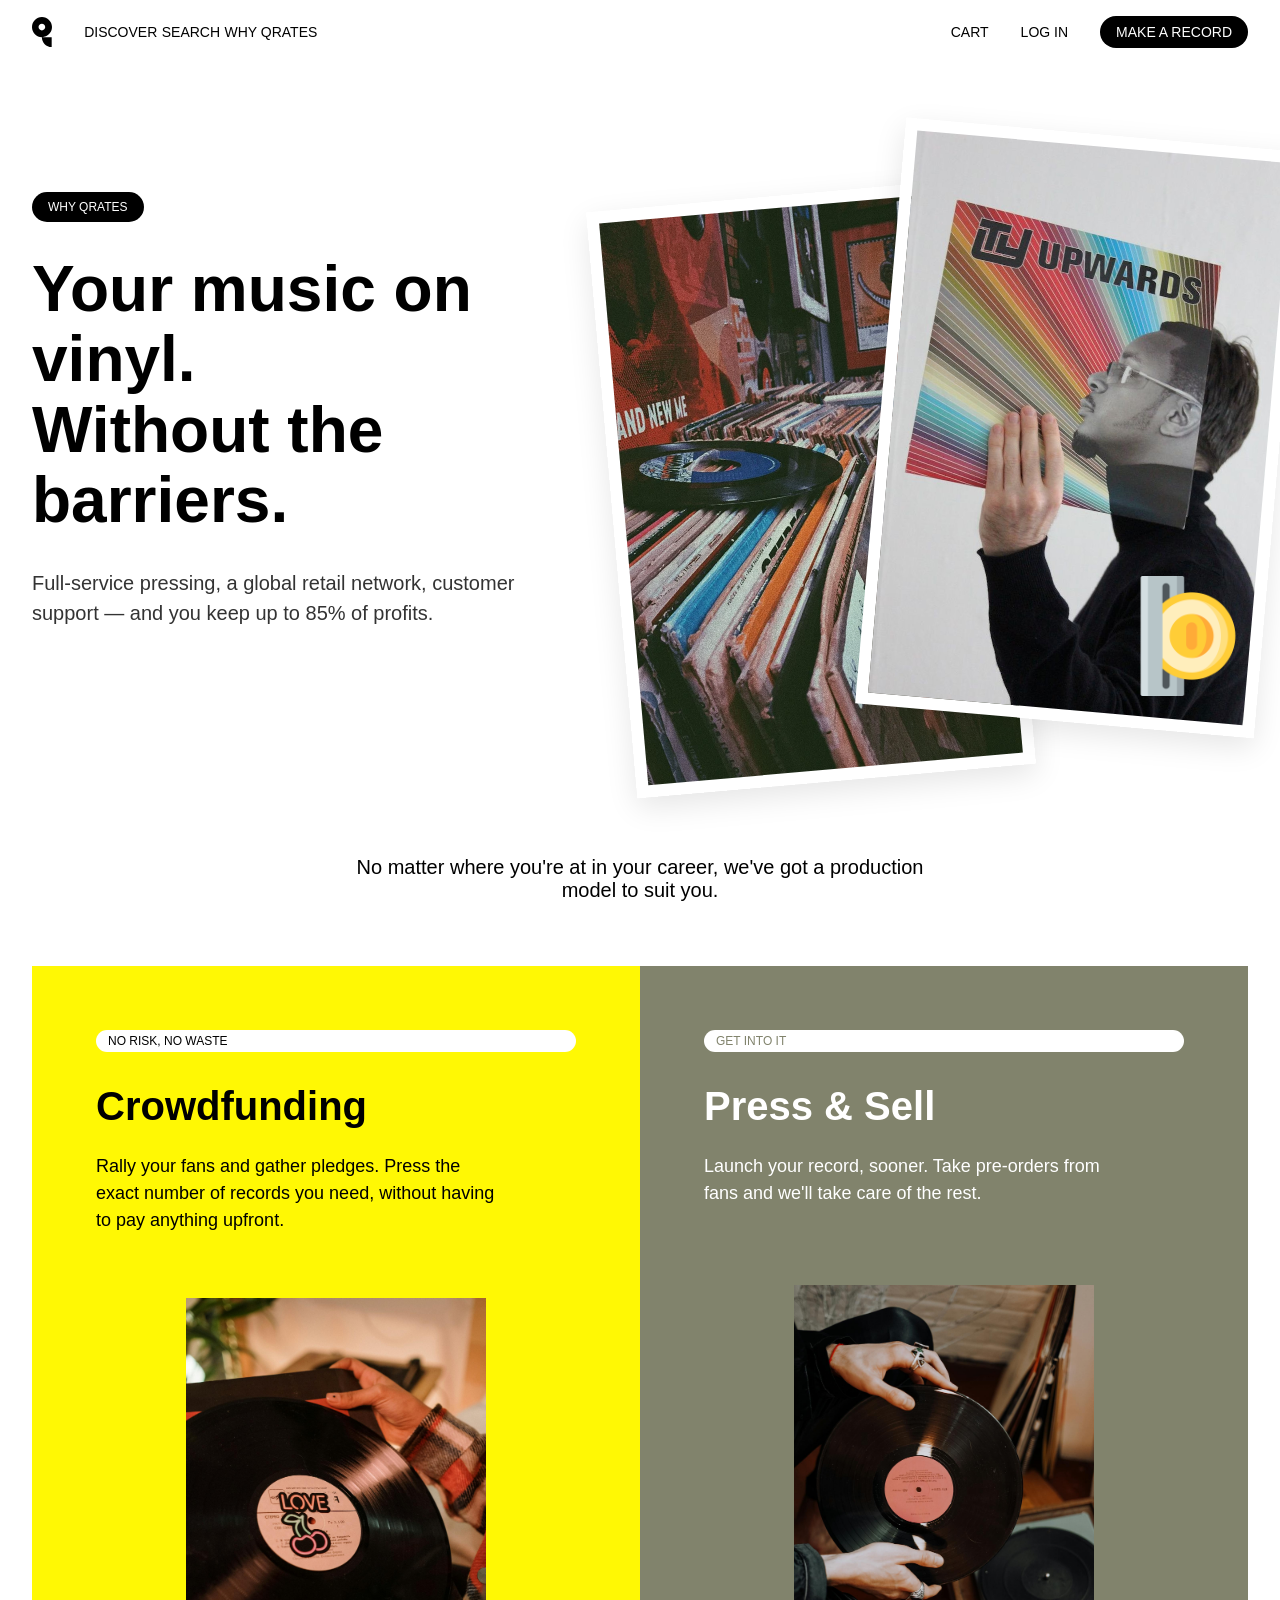
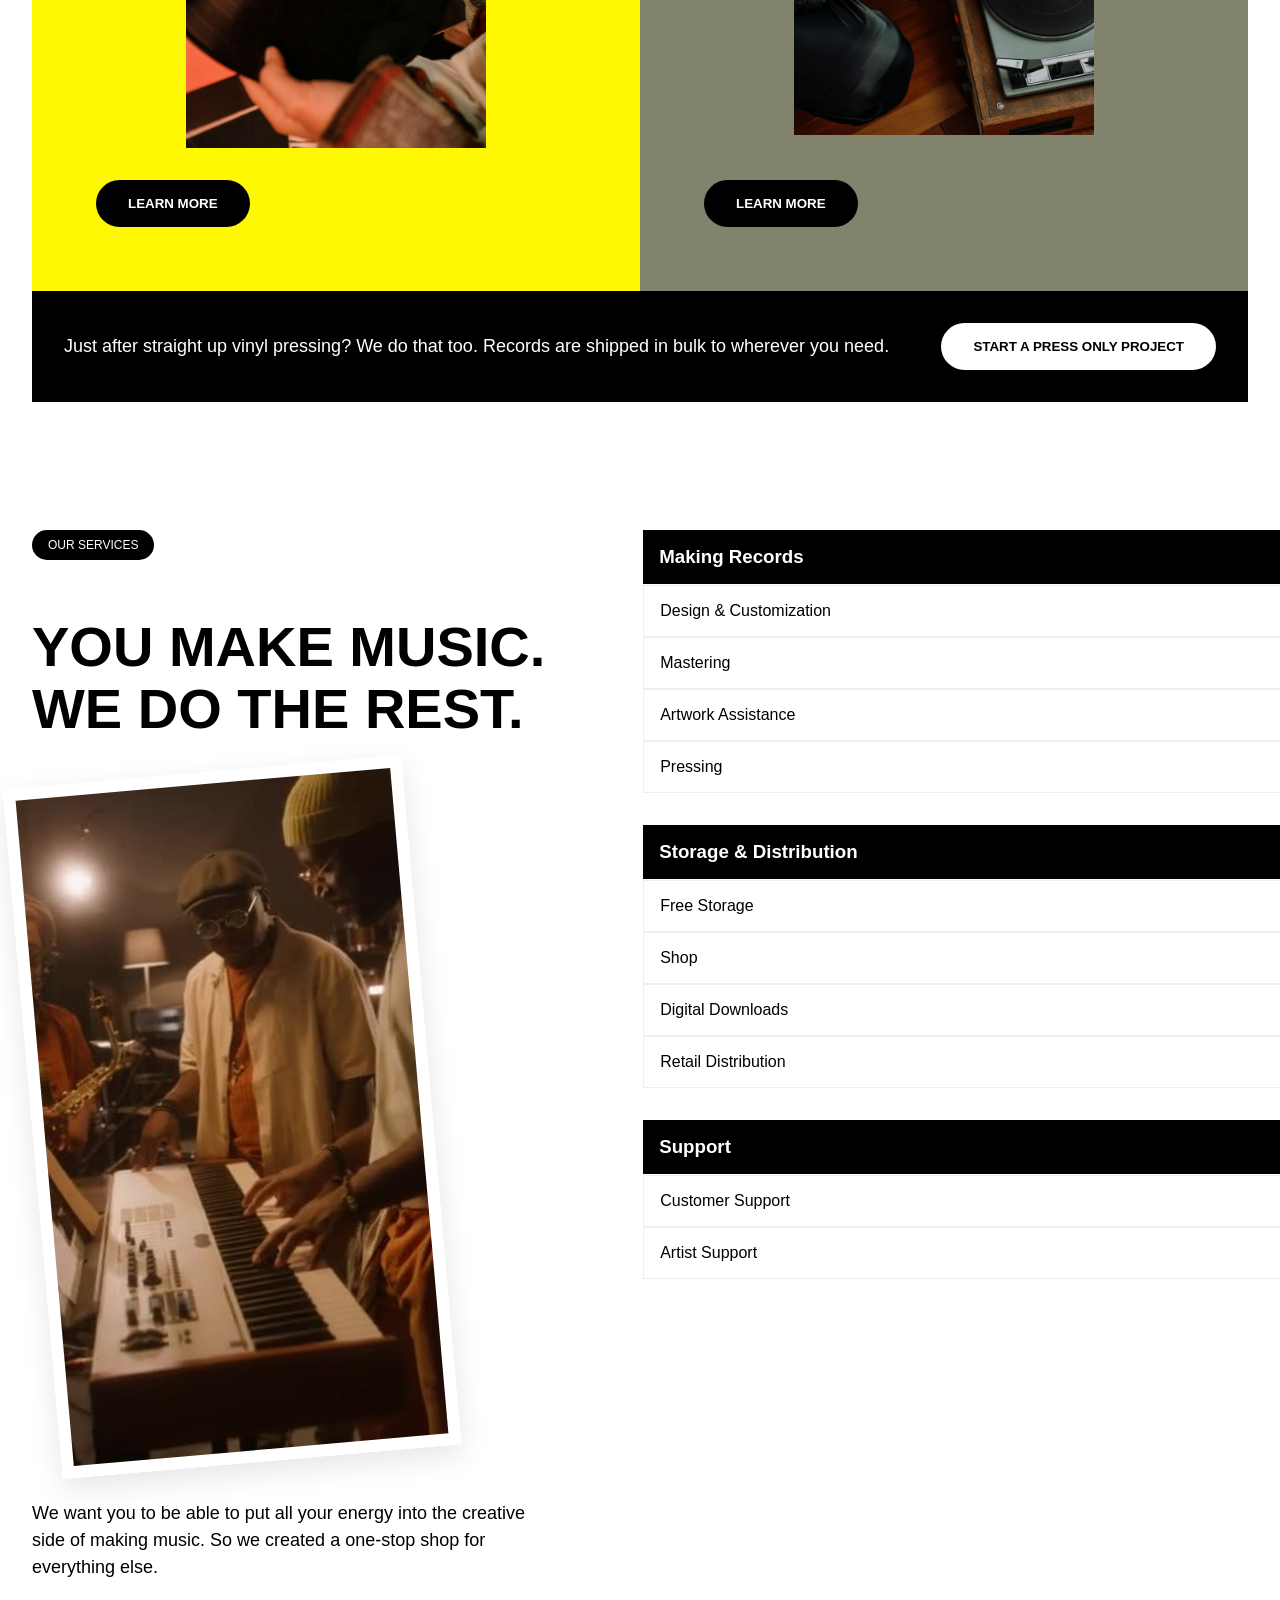
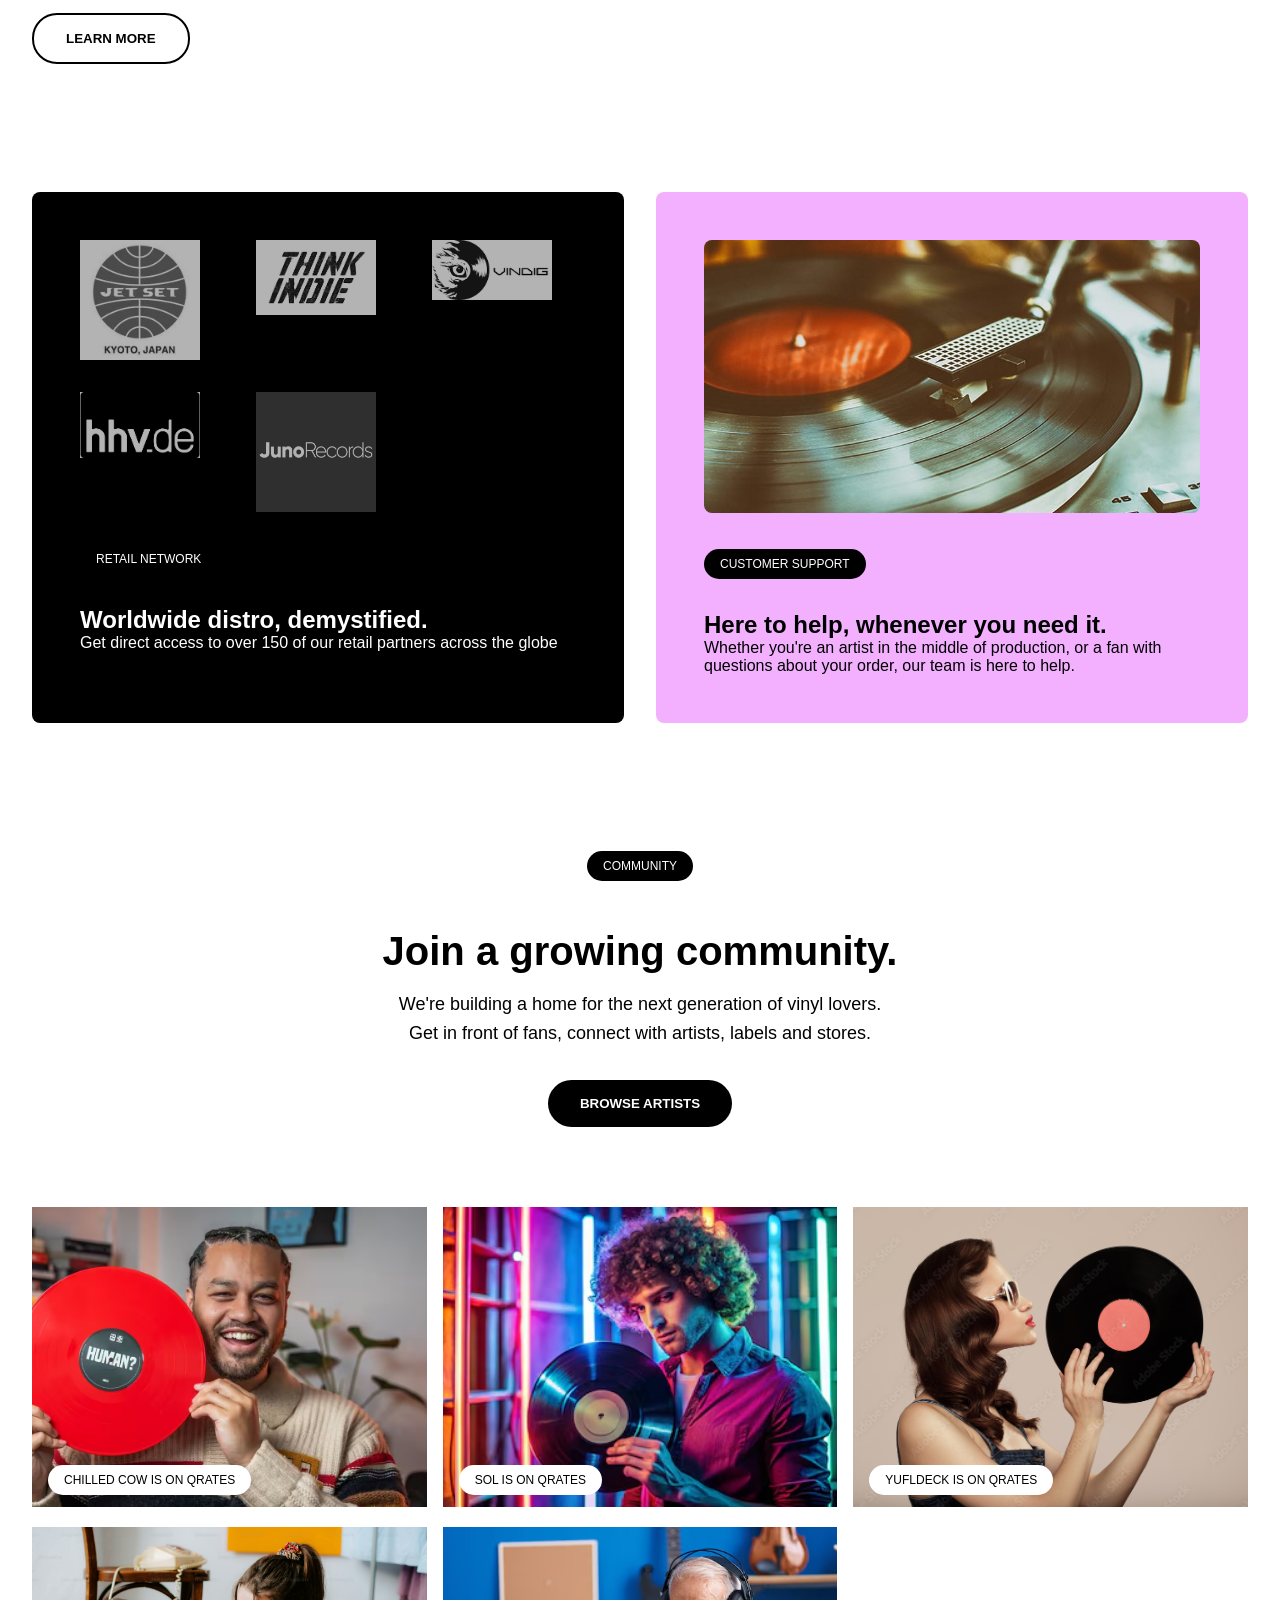
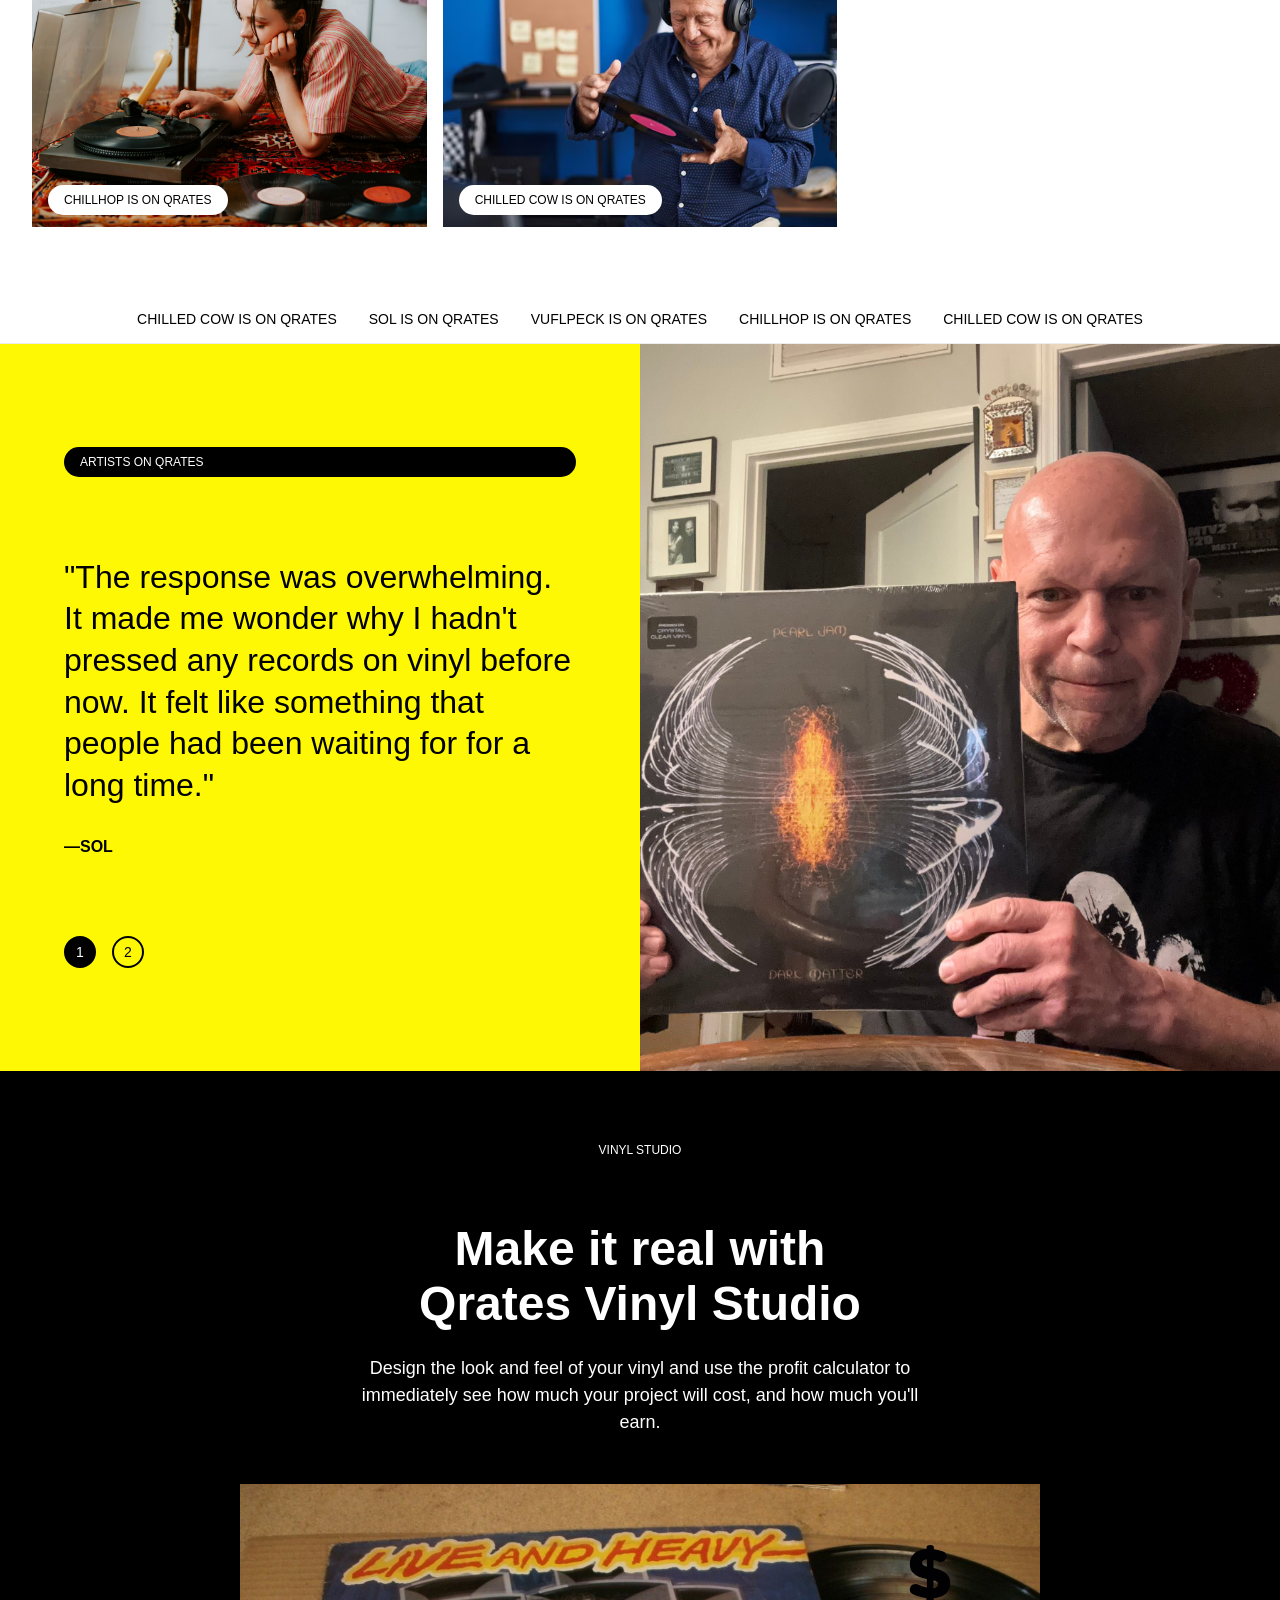
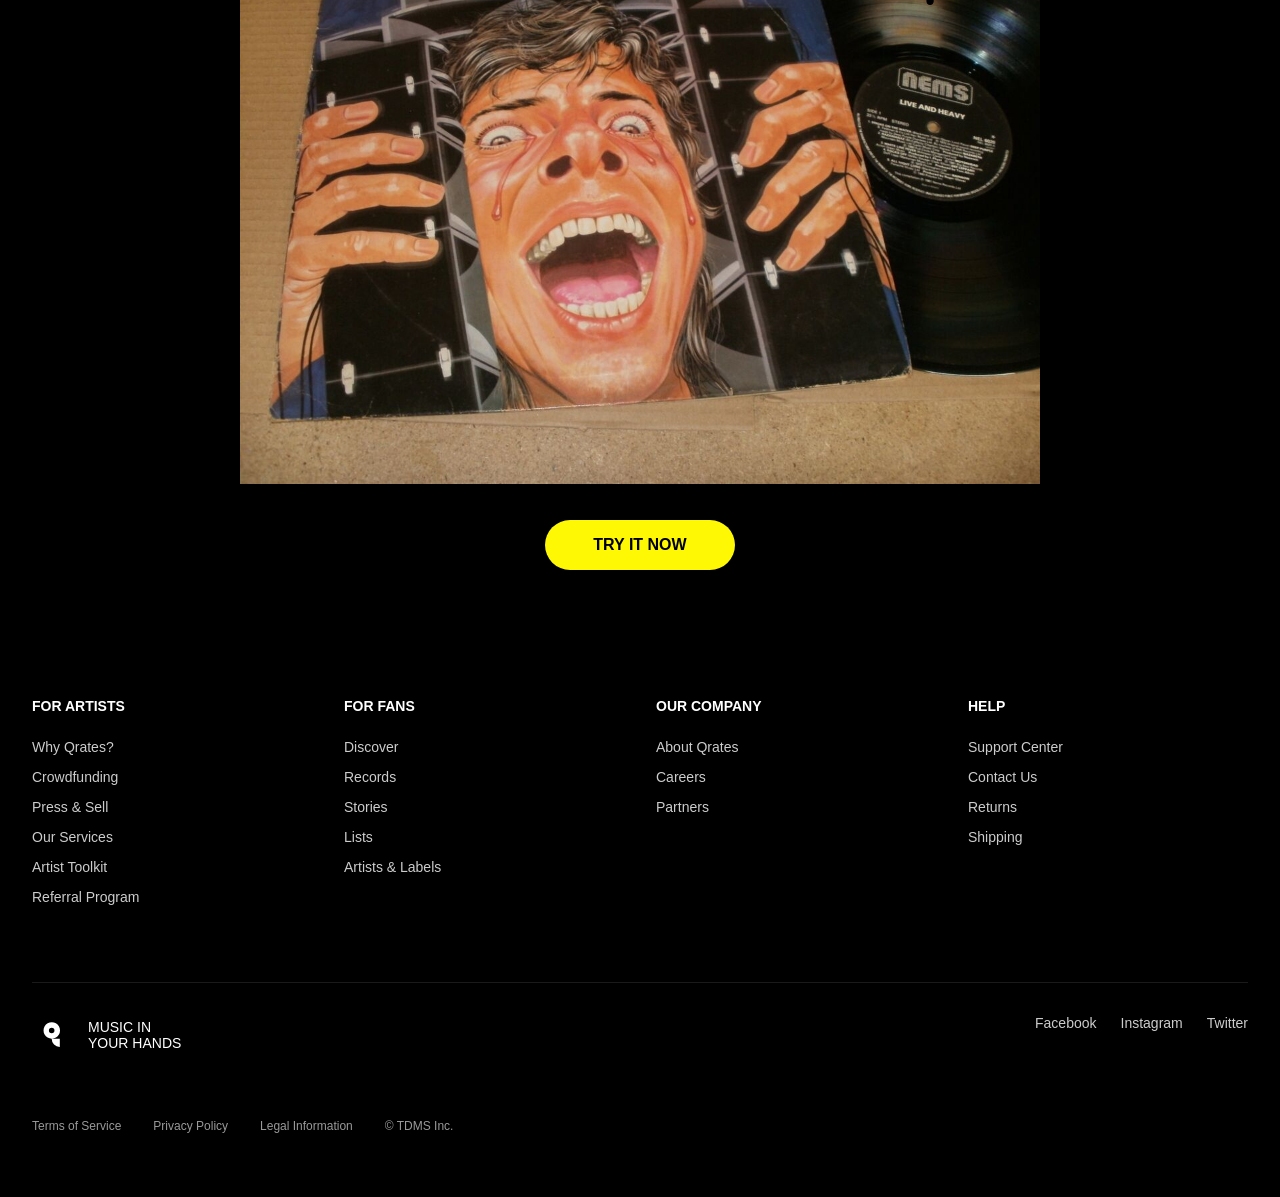
==== index.html @ 740080fe "Realizacion de la maquetacion lvl 3 de Qrates" ====
<!DOCTYPE html>
<html lang="es">
<head>
    <meta charset="UTF-8">
    <meta name="viewport" content="width=device-width, initial-scale=1.0">
    <title>Olimpica Music - Your music on vinyl</title>
    <link rel="stylesheet" href="styles.css">
</head>
<body>
    <header class="header">
        <nav class="nav">
            <div class="nav-left">
                <img src="./img/Qrates_logo.svg" alt="Qrates Logo" class="logo">
                <div class="nav-links">
                    <a href="#">DISCOVER</a>
                    <a href="#">SEARCH</a>
                    <a href="#">WHY QRATES</a>
                </div>
            </div>
            <div class="nav-right">
                <a href="#">CART</a>
                <a href="#">LOG IN</a>
                <button class="make-record-btn">MAKE A RECORD</button>
            </div>
        </nav>
    </header>

    <main class="hero">
        <div class="hero-content">
            <span class="tag">WHY QRATES</span>
            <h1>Your music on vinyl.<br>Without the barriers.</h1>
            <p class="hero-text">Full-service pressing, a global retail network, customer support — and you keep up to 85% of profits.</p>
        </div>

        <div class="hero-images">
            <img src="./img/Vinilo_2.jpg" alt="Vinyl Record 1" class="image-top">
            <img src="./img/Vinilo_1.jpg" alt="Vinyl Record 2" class="image-bottom">
            <div class="circle-badge">
                <img src="./img/coin-slot.png" alt="1 Million" class="badge">
            </div>
        </div>
    </main>
<!-- ... (código anterior del header y hero se mantiene igual) ... -->

    <!-- Production Models Section -->
    <section class="production-models">
        <p class="model-intro">No matter where you're at in your career, we've got a production model to suit you.</p>
        
        <div class="models-container">
            <div class="model crowdfunding">
                <span class="model-tag">NO RISK, NO WASTE</span>
                <h2>Crowdfunding</h2>
                <p>Rally your fans and gather pledges. Press the exact number of records you need, without having to pay anything upfront.</p>
                <div class="model-image">
                    <img src="./img/crowd-funding.png" alt="Crowdfunding" class="model-illustration">
                </div>
                <button class="learn-more">LEARN MORE</button>
            </div>

            <div class="model press-sell">
                <span class="model-tag">GET INTO IT</span>
                <h2>Press & Sell</h2>
                <p>Launch your record, sooner. Take pre-orders from fans and we'll take care of the rest.</p>
                <div class="model-image">
                    <img src="./img/vinyl.jpeg" alt="Press-Sell" class="model-illustration">
                </div>
                <button class="learn-more">LEARN MORE</button>
            </div>
        </div>

        <div class="shipping-info">
            <p>Just after straight up vinyl pressing? We do that too. Records are shipped in bulk to wherever you need.</p>
            <button class="start-project">START A PRESS ONLY PROJECT</button>
        </div>
    </section>

    <!-- Services Section -->
<section class="services">
    <div class="services-container">
        <div class="services-left">
            <span class="tag">OUR SERVICES</span>
            <h2>YOU MAKE MUSIC.<br>WE DO THE REST.</h2>
            <div class="services-image">
                <img src="./img/studio-artist.jpg" alt="Artist in studio" class="tilted-image">
            </div>
            <p class="services-text">We want you to be able to put all your energy into the creative side of making music. So we created a one-stop shop for everything else.</p>
            <button class="learn-more-btn">LEARN MORE</button>
        </div>
        
        <div class="services-right">
            <div class="services-group">
                <h3>Making Records</h3>
                <div class="service-item">
                    <span>Design & Customization</span>
                    <span class="expand-icon">+</span>
                </div>
                <div class="service-item">
                    <span>Mastering</span>
                    <span class="expand-icon">+</span>
                </div>
                <div class="service-item">
                    <span>Artwork Assistance</span>
                    <span class="expand-icon">+</span>
                </div>
                <div class="service-item">
                    <span>Pressing</span>
                    <span class="expand-icon">+</span>
                </div>
            </div>

            <div class="services-group">
                <h3>Storage & Distribution</h3>
                <div class="service-item">
                    <span>Free Storage</span>
                    <span class="expand-icon">+</span>
                </div>
                <div class="service-item">
                    <span>Shop</span>
                    <span class="expand-icon">+</span>
                </div>
                <div class="service-item">
                    <span>Digital Downloads</span>
                    <span class="expand-icon">+</span>
                </div>
                <div class="service-item">
                    <span>Retail Distribution</span>
                    <span class="expand-icon">+</span>
                </div>
            </div>

            <div class="services-group">
                <h3>Support</h3>
                <div class="service-item">
                    <span>Customer Support</span>
                    <span class="expand-icon">+</span>
                </div>
                <div class="service-item">
                    <span>Artist Support</span>
                    <span class="expand-icon">+</span>
                </div>
            </div>
        </div>
    </div>
</section>

<!-- Distribution Section -->
<section class="distribution">
    <div class="distribution-container">
        <div class="distro-box">
            <div class="logo-grid">
                <img src="./img/jetset-logo.png" alt="Jetset" class="partner-logo">
                <img src="./img/think-indie-logo.png" alt="Think Indie" class="partner-logo">
                <img src="./img/vindig-logo.png" alt="Vindig" class="partner-logo">
                <img src="./img/hhv-logo.png" alt="HHV" class="partner-logo">
                <img src="./img/juno-records-logo.jpg" alt="Juno Records" class="partner-logo">
            </div>
            <span class="tag">RETAIL NETWORK</span>
            <h2>Worldwide distro, demystified.</h2>
            <p>Get direct access to over 150 of our retail partners across the globe</p>
        </div>

        <div class="support-box">
            <img src="./img/support-image.jpg" alt="Customer Support" class="support-image">
            <span class="tag">CUSTOMER SUPPORT</span>
            <h2>Here to help, whenever you need it.</h2>
            <p>Whether you're an artist in the middle of production, or a fan with questions about your order, our team is here to help.</p>
        </div>
    </div>
</section>

<!-- Community Section -->
<section class="community">
    <span class="tag">COMMUNITY</span>
    <h2>Join a growing community.</h2>
    <p>We're building a home for the next generation of vinyl lovers.<br>Get in front of fans, connect with artists, labels and stores.</p>
    <button class="browse-btn">BROWSE ARTISTS</button>
    
    <div class="artist-grid">
        <div class="artist-item">
            <img src="./img/artist1.jpg" alt="Chilled Cow" class="artist-image">
            <span class="artist-tag">CHILLED COW IS ON QRATES</span>
        </div>
        <div class="artist-item">
            <img src="./img/artist2.jpg" alt="Sol" class="artist-image">
            <span class="artist-tag">SOL IS ON QRATES</span>
        </div>
        <div class="artist-item">
            <img src="./img/artist3.jpg" alt="Yufldeck" class="artist-image">
            <span class="artist-tag">YUFLDECK IS ON QRATES</span>
        </div>
        <div class="artist-item">
            <img src="./img/artist4.jpg" alt="Chillhop" class="artist-image">
            <span class="artist-tag">CHILLHOP IS ON QRATES</span>
        </div>
        <div class="artist-item">
            <img src="./img/artist5.jpg" alt="Chilled Cow" class="artist-image">
            <span class="artist-tag">CHILLED COW IS ON QRATES</span>
        </div>
    </div>
</section>

<!-- Artist Navigation Bar -->
<div class="artist-nav">
    <a href="#" class="artist-link">CHILLED COW IS ON QRATES</a>
    <a href="#" class="artist-link">SOL IS ON QRATES</a>
    <a href="#" class="artist-link">VUFLPECK IS ON QRATES</a>
    <a href="#" class="artist-link">CHILLHOP IS ON QRATES</a>
    <a href="#" class="artist-link">CHILLED COW IS ON QRATES</a>
</div>

<!-- Artist Testimonials Section -->
<section class="testimonials">
    <div class="testimonial-container">
        <div class="testimonial-content">
            <span class="tag">ARTISTS ON QRATES</span>
            <div class="testimonial-carousel">
                <div class="testimonial-slide active">
                    <blockquote class="testimonial-quote">
                        "The response was overwhelming. It made me wonder why I hadn't pressed any records on vinyl before now. It felt like something that people had been waiting for for a long time."
                    </blockquote>
                    <cite class="testimonial-author">—SOL</cite>
                </div>
                <!-- Más slides pueden ser agregados aquí -->
            </div>
            <div class="carousel-controls">
                <button class="carousel-dot active">1</button>
                <button class="carousel-dot">2</button>
            </div>
        </div>
        <div class="testimonial-image">
            <img src="./img/artist-testimonial.jpg" alt="Artist with vinyl record" class="artist-photo">
        </div>
    </div>
</section>

<!-- Vinyl Studio Section -->
<section class="vinyl-studio">
    <span class="tag">VINYL STUDIO</span>
    <h2>Make it real with<br>Qrates Vinyl Studio</h2>
    <p class="studio-description">Design the look and feel of your vinyl and use the profit calculator to immediately see how much your project will cost, and how much you'll earn.</p>
    
    <div class="vinyl-preview">
        <img src="./img/vinyl-preview.png" alt="Vinyl Preview" class="vinyl-image">
        <img src="./img/dollar-icon.svg" alt="Dollar Sign" class="dollar-icon">
    </div>
    
    <button class="try-it-btn">TRY IT NOW</button>
</section>

<!-- Footer -->
<footer class="footer">
    <div class="footer-content">
        <div class="footer-columns">
            <div class="footer-column">
                <h3>FOR ARTISTS</h3>
                <ul>
                    <li><a href="#">Why Qrates?</a></li>
                    <li><a href="#">Crowdfunding</a></li>
                    <li><a href="#">Press & Sell</a></li>
                    <li><a href="#">Our Services</a></li>
                    <li><a href="#">Artist Toolkit</a></li>
                    <li><a href="#">Referral Program</a></li>
                </ul>
            </div>
            
            <div class="footer-column">
                <h3>FOR FANS</h3>
                <ul>
                    <li><a href="#">Discover</a></li>
                    <li><a href="#">Records</a></li>
                    <li><a href="#">Stories</a></li>
                    <li><a href="#">Lists</a></li>
                    <li><a href="#">Artists & Labels</a></li>
                </ul>
            </div>
            
            <div class="footer-column">
                <h3>OUR COMPANY</h3>
                <ul>
                    <li><a href="#">About Qrates</a></li>
                    <li><a href="#">Careers</a></li>
                    <li><a href="#">Partners</a></li>
                </ul>
            </div>
            
            <div class="footer-column">
                <h3>HELP</h3>
                <ul>
                    <li><a href="#">Support Center</a></li>
                    <li><a href="#">Contact Us</a></li>
                    <li><a href="#">Returns</a></li>
                    <li><a href="#">Shipping</a></li>
                </ul>
            </div>
        </div>

        <div class="footer-bottom">
            <div class="footer-logo">
                <img src="./img/avatar-black.svg" alt="Qrates Logo" class="logo">
                <p>MUSIC IN<br>YOUR HANDS</p>
            </div>
            
            <div class="social-links">
                <a href="#" class="social-icon">Facebook</a>
                <a href="#" class="social-icon">Instagram</a>
                <a href="#" class="social-icon">Twitter</a>
            </div>
        </div>

        <div class="legal-links">
            <a href="#">Terms of Service</a>
            <a href="#">Privacy Policy</a>
            <a href="#">Legal Information</a>
            <span>© TDMS Inc.</span>
        </div>
    </div>
</footer>

</body>
</html>
---- styles.css ----
:root {
    --black: #000000;
    --white: #ffffff;
}

* {
    margin: 0;
    padding: 0;
    box-sizing: border-box;
    font-family: Arial, sans-serif;
}

body {
    background-color: var(--white);
}

/* Header Styles */
.header {
    position: fixed;
    top: 0;
    width: 100%;
    padding: 1rem 2rem;
    background-color: var(--white);
    z-index: 1000;
}

.nav {
    display: flex;
    justify-content: space-between;
    align-items: center;
    max-width: 1400px;
    margin: 0 auto;
}

.nav-left, .nav-right {
    display: flex;
    align-items: center;
    gap: 2rem;
}

.logo {
    height: 30px;
}

.nav-links a, .nav-right a {
    text-decoration: none;
    color: var(--black);
    font-size: 0.875rem;
    font-weight: 500;
}

.make-record-btn {
    background-color: var(--black);
    color: var(--white);
    padding: 0.5rem 1rem;
    border: none;
    border-radius: 20px;
    font-size: 0.875rem;
    cursor: pointer;
}

/* ... (estilos anteriores se mantienen igual) ... */

/* Hero Section */
.hero {
    display: grid;
    grid-template-columns: 45% 55%;
    padding: 8rem 2rem 4rem;
    max-width: 1400px;
    margin: 0 auto;
    position: relative;
    gap: 2rem;
}

.hero-content {
    padding-top: 4rem;
    position: relative;
    z-index: 2;
}

.tag {
    display: inline-block;
    padding: 0.5rem 1rem;
    background-color: var(--black);
    color: var(--white);
    font-size: 0.75rem;
    border-radius: 20px;
    margin-bottom: 2rem;
    font-weight: 500;
}

h1 {
    font-size: 4rem;
    line-height: 1.1;
    margin-bottom: 2rem;
    font-weight: 700;
}

.hero-text {
    font-size: 1.25rem;
    line-height: 1.5;
    max-width: 500px;
    color: #333;
}

.hero-images {
    position: relative;
    height: 100%;
    min-height: 600px;
    display: flex;
    justify-content: center;
    align-items: center;
}

.image-top {
    position: absolute;
    top: 50%;
    right: 0;
    width: 80%;
    max-width: 400px;
    transform: translateY(-50%) rotate(5deg);
    z-index: 2;
    border: 12px solid white;
    box-shadow: 0 10px 30px rgba(0,0,0,0.1);
}

.image-bottom {
    position: absolute;
    top: 60%;
    left: 0;
    width: 80%;
    max-width: 400px;
    transform: translateY(-50%) rotate(-5deg);
    z-index: 1;
    border: 12px solid white;
    box-shadow: 0 10px 30px rgba(0,0,0,0.1);
}

.circle-badge {
    position: absolute;
    bottom: 2rem;
    right: 2rem;
    width: 120px;
    height: 120px;
    z-index: 3;
    animation: float 3s ease-in-out infinite;
}

.badge {
    width: 100%;
    height: 100%;
    object-fit: contain;
}

/* Responsive Design */
@media (max-width: 1200px) {
    h1 {
        font-size: 3.5rem;
    }
    
    .hero-images {
        min-height: 500px;
    }
}

@media (max-width: 1024px) {
    .hero {
        grid-template-columns: 1fr;
        padding: 6rem 2rem 2rem;
    }

    .hero-content {
        text-align: left;
        padding-top: 2rem;
        max-width: 600px;
    }

    .hero-text {
        margin: 0;
    }

    .hero-images {
        margin-top: 2rem;
        min-height: 400px;
        grid-row: 1;
    }

    .image-top {
        top: 50%;
        right: auto;
        left: 50%;
        transform: translate(-45%, -50%) rotate(5deg);
    }

    .image-bottom {
        top: 50%;
        left: 50%;
        transform: translate(-55%, -50%) rotate(-5deg);
    }

    .circle-badge {
        bottom: 0;
        right: 10%;
    }
}

@media (max-width: 768px) {
    h1 {
        font-size: 2.5rem;
    }

    .hero {
        padding: 4rem 1rem 2rem;
    }

    .hero-images {
        min-height: 300px;
    }

    .image-top,
    .image-bottom {
        width: 70%;
        border-width: 8px;
    }

    .circle-badge {
        width: 80px;
        height: 80px;
    }
}

@media (max-width: 480px) {
    .hero-content {
        padding-top: 1rem;
    }

    .image-top,
    .image-bottom {
        width: 85%;
    }
}
/* ... (estilos anteriores se mantienen igual) ... */

/* Production Models Section */
.production-models {
    padding: 4rem 2rem;
    max-width: 1400px;
    margin: 0 auto;
}

.model-intro {
    text-align: center;
    font-size: 1.25rem;
    margin-bottom: 4rem;
    max-width: 600px;
    margin-left: auto;
    margin-right: auto;
}

.models-container {
    display: grid;
    grid-template-columns: repeat(2, 1fr);
    gap: 0;
}

.model {
    padding: 4rem;
    min-height: 600px;
    display: flex;
    flex-direction: column;
    position: relative;
}

.crowdfunding {
    background-color: #FFF804;
}

.press-sell {
    background-color: #81836C;
    color: white;
}

.model-tag {
    display: inline-block;
    padding: 0.25rem 0.75rem;
    background-color: white;
    color: black;
    font-size: 0.75rem;
    border-radius: 15px;
    margin-bottom: 2rem;
}

.press-sell .model-tag {
    color: #81836C;
}

.model h2 {
    font-size: 2.5rem;
    margin-bottom: 1.5rem;
}

.model p {
    font-size: 1.125rem;
    line-height: 1.5;
    margin-bottom: 2rem;
    max-width: 400px;
}

.model-image {
    flex-grow: 1;
    display: flex;
    align-items: center;
    justify-content: center;
    margin: 2rem 0;
}

.learn-more {
    background-color: black;
    color: white;
    border: none;
    padding: 1rem 2rem;
    border-radius: 25px;
    font-weight: bold;
    cursor: pointer;
    align-self: flex-start;
}

.press-sell .learn-more {
    background-color: black;
    color: white;
}

.shipping-info {
    background-color: black;
    color: white;
    padding: 2rem;
    text-align: center;
    display: flex;
    justify-content: space-between;
    align-items: center;
    gap: 2rem;
}

.shipping-info p {
    font-size: 1.125rem;
}

.start-project {
    background-color: white;
    color: black;
    border: none;
    padding: 1rem 2rem;
    border-radius: 25px;
    font-weight: bold;
    cursor: pointer;
    white-space: nowrap;
}

/* Responsive adjustments */
@media (max-width: 1024px) {
    .models-container {
        grid-template-columns: 1fr;
    }

    .model {
        padding: 2rem;
        min-height: 400px;
    }

    .shipping-info {
        flex-direction: column;
        text-align: center;
    }

    .shipping-info p {
        margin-bottom: 1rem;
    }
}

@media (max-width: 768px) {
    .model h2 {
        font-size: 2rem;
    }

    .model-image {
        margin: 1rem 0;
    }

    .shipping-info {
        padding: 1.5rem;
    }
}

.model-image {
    flex-grow: 1;
    display: flex;
    align-items: center;
    justify-content: center;
    margin: 2rem 0;
}

.model-illustration {
    max-width: 300px;
    height: auto;
    display: block;
}


/* Responsive adjustments */
@media (max-width: 768px) {
    .model-illustration {
        max-width: 200px;
    }
}

/* Services Section Styles */
.services {
    padding: 4rem 2rem;
    max-width: 1400px;
    margin: 0 auto;
    background-color: var(--white);
}

.services-container {
    display: grid;
    grid-template-columns: 45% 55%;
    gap: 4rem;
}

.services-left {
    padding-right: 2rem;
}

.services-left h2 {
    font-size: 3.5rem;
    line-height: 1.1;
    margin: 1.5rem 0 2rem;
}

.services-text {
    font-size: 1.125rem;
    line-height: 1.5;
    margin: 2rem 0;
}

.services-image {
    position: relative;
    margin: 2rem 0;
}

.tilted-image {
    width: 100%;
    max-width: 400px;
    transform: rotate(-5deg);
    border: 12px solid white;
    box-shadow: 0 10px 30px rgba(0,0,0,0.1);
}

.learn-more-btn {
    background-color: transparent;
    border: 2px solid var(--black);
    color: var(--black);
    padding: 1rem 2rem;
    border-radius: 25px;
    font-weight: bold;
    cursor: pointer;
}

/* Services Right Side */
.services-right {
    background-color: var(--white);
}

.services-group {
    margin-bottom: 2rem;
}

.services-group h3 {
    background-color: var(--black);
    color: var(--white);
    padding: 1rem;
    margin-bottom: 1px;
}

.service-item {
    display: flex;
    justify-content: space-between;
    align-items: center;
    padding: 1rem;
    background-color: var(--white);
    border: 1px solid #eee;
    cursor: pointer;
}

.expand-icon {
    font-weight: bold;
    color: #666;
}

/* Responsive Design */
@media (max-width: 1024px) {
    .services-container {
        grid-template-columns: 1fr;
        gap: 2rem;
    }

    .services-left {
        padding-right: 0;
    }

    .services-left h2 {
        font-size: 2.5rem;
    }
}

@media (max-width: 768px) {
    .services {
        padding: 2rem 1rem;
    }

    .tilted-image {
        border-width: 8px;
    }
}

/* Distribution Section */
.distribution {
    padding: 4rem 2rem;
    max-width: 1400px;
    margin: 0 auto;
}

.distribution-container {
    display: grid;
    grid-template-columns: 1fr 1fr;
    gap: 2rem;
}

.distro-box {
    background-color: var(--black);
    color: var(--white);
    padding: 3rem;
    border-radius: 8px;
}

.support-box {
    background-color: #F3B0FF;
    padding: 3rem;
    border-radius: 8px;
}

.logo-grid {
    display: grid;
    grid-template-columns: repeat(3, 1fr);
    gap: 2rem;
    margin-bottom: 2rem;
}

.partner-logo {
    width: 100%;
    max-width: 120px;
    filter: grayscale(100%);
    opacity: 0.7;
    transition: filter 0.3s ease, opacity 0.3s ease;
}

.partner-logo:hover {
    filter: grayscale(0%);
    opacity: 1;
}

.support-image {
    width: 100%;
    border-radius: 8px;
    margin-bottom: 2rem;
}

/* Community Section */
.community {
    padding: 4rem 2rem;
    max-width: 1400px;
    margin: 0 auto;
    text-align: center;
}

.community h2 {
    font-size: 2.5rem;
    margin: 1rem 0;
}

.community p {
    font-size: 1.125rem;
    margin-bottom: 2rem;
    line-height: 1.6;
}

.browse-btn {
    background-color: var(--black);
    color: var(--white);
    border: none;
    padding: 1rem 2rem;
    border-radius: 25px;
    font-weight: bold;
    cursor: pointer;
    margin-bottom: 3rem;
}

.artist-grid {
    display: grid;
    grid-template-columns: repeat(3, 1fr);
    gap: 1rem;
    margin-top: 2rem;
}

.artist-item {
    position: relative;
    overflow: hidden;
}

.artist-image {
    width: 100%;
    height: 300px;
    object-fit: cover;
    transition: transform 0.3s ease;
}

.artist-item:hover .artist-image {
    transform: scale(1.05);
}

.artist-tag {
    position: absolute;
    bottom: 1rem;
    left: 1rem;
    background-color: var(--white);
    padding: 0.5rem 1rem;
    border-radius: 20px;
    font-size: 0.75rem;
    font-weight: 500;
}

/* Responsive Design */
@media (max-width: 1024px) {
    .distribution-container {
        grid-template-columns: 1fr;
    }

    .artist-grid {
        grid-template-columns: repeat(2, 1fr);
    }
}

@media (max-width: 768px) {
    .logo-grid {
        grid-template-columns: repeat(2, 1fr);
    }

    .artist-grid {
        grid-template-columns: 1fr;
    }

    .artist-image {
        height: 250px;
    }
}

/* Artist Navigation Bar */
.artist-nav {
    display: flex;
    justify-content: center;
    gap: 2rem;
    padding: 1rem;
    border-bottom: 1px solid #eee;
    overflow-x: auto;
    white-space: nowrap;
}

.artist-link {
    color: var(--black);
    text-decoration: none;
    font-size: 0.875rem;
    font-weight: 500;
    transition: opacity 0.3s ease;
}

.artist-link:hover {
    opacity: 0.7;
}

/* Testimonials Section */
.testimonials {
    padding: 0;
    max-width: 1400px;
    margin: 0 auto;
}

.testimonial-container {
    display: grid;
    grid-template-columns: 1fr 1fr;
}

.testimonial-content {
    background-color: #FFF804;
    padding: 4rem;
    display: flex;
    flex-direction: column;
    justify-content: center;
}

.testimonial-carousel {
    margin: 3rem 0;
}

.testimonial-quote {
    font-size: 2rem;
    line-height: 1.3;
    margin: 0;
    padding: 0;
    font-weight: 500;
}

.testimonial-author {
    display: block;
    margin-top: 2rem;
    font-style: normal;
    font-weight: 600;
}

.carousel-controls {
    display: flex;
    gap: 1rem;
    margin-top: 2rem;
}

.carousel-dot {
    width: 32px;
    height: 32px;
    border: 2px solid var(--black);
    border-radius: 50%;
    background: none;
    cursor: pointer;
    display: flex;
    align-items: center;
    justify-content: center;
    font-size: 0.875rem;
    padding: 0;
}

.carousel-dot.active {
    background-color: var(--black);
    color: var(--white);
}

.testimonial-image {
    height: 100%;
    overflow: hidden;
}

.artist-photo {
    width: 100%;
    height: 100%;
    object-fit: cover;
}

/* Responsive Design */
@media (max-width: 1024px) {
    .testimonial-container {
        grid-template-columns: 1fr;
    }

    .testimonial-quote {
        font-size: 1.75rem;
    }

    .testimonial-image {
        height: 400px;
    }
}

@media (max-width: 768px) {
    .testimonial-content {
        padding: 2rem;
    }

    .testimonial-quote {
        font-size: 1.5rem;
    }
}

/* Vinyl Studio Section */
.vinyl-studio {
    background-color: var(--black);
    color: var(--white);
    padding: 4rem 2rem;
    text-align: center;
}

.vinyl-studio h2 {
    font-size: 3rem;
    margin: 1.5rem 0;
}

.studio-description {
    max-width: 600px;
    margin: 0 auto 3rem;
    font-size: 1.125rem;
    line-height: 1.5;
}

.vinyl-preview {
    position: relative;
    max-width: 800px;
    margin: 0 auto 2rem;
}

.vinyl-image {
    width: 100%;
    height: auto;
}

.dollar-icon {
    position: absolute;
    top: 10%;
    right: 10%;
    width: 60px;
    height: 60px;
}

.try-it-btn {
    background-color: #FFF804;
    color: var(--black);
    border: none;
    padding: 1rem 3rem;
    border-radius: 25px;
    font-weight: bold;
    font-size: 1rem;
    cursor: pointer;
    transition: opacity 0.3s ease;
}

.try-it-btn:hover {
    opacity: 0.9;
}

/* Footer Styles */
.footer {
    background-color: var(--black);
    color: var(--white);
    padding: 4rem 2rem;
}

.footer-content {
    max-width: 1400px;
    margin: 0 auto;
}

.footer-columns {
    display: grid;
    grid-template-columns: repeat(4, 1fr);
    gap: 2rem;
    margin-bottom: 4rem;
}

.footer-column h3 {
    font-size: 0.875rem;
    margin-bottom: 1.5rem;
}

.footer-column ul {
    list-style: none;
    padding: 0;
}

.footer-column ul li {
    margin-bottom: 0.75rem;
}

.footer-column a {
    color: var(--white);
    text-decoration: none;
    font-size: 0.875rem;
    opacity: 0.8;
    transition: opacity 0.3s ease;
}

.footer-column a:hover {
    opacity: 1;
}

.footer-bottom {
    display: flex;
    justify-content: space-between;
    align-items: flex-start;
    padding: 2rem 0;
    border-top: 1px solid rgba(255, 255, 255, 0.1);
}

.footer-logo {
    display: flex;
    align-items: center;
    gap: 1rem;
}

.footer-logo .logo {
    height: 40px;
}

.footer-logo p {
    font-size: 0.875rem;
    line-height: 1.2;
}

.social-links {
    display: flex;
    gap: 1.5rem;
}

.social-icon {
    color: var(--white);
    text-decoration: none;
    font-size: 0.875rem;
    opacity: 0.8;
    transition: opacity 0.3s ease;
}

.social-icon:hover {
    opacity: 1;
}

.legal-links {
    display: flex;
    gap: 2rem;
    margin-top: 2rem;
    font-size: 0.75rem;
    opacity: 0.6;
}

.legal-links a {
    color: var(--white);
    text-decoration: none;
}

/* Responsive Design */
@media (max-width: 1024px) {
    .footer-columns {
        grid-template-columns: repeat(2, 1fr);
    }
}

@media (max-width: 768px) {
    .vinyl-studio h2 {
        font-size: 2rem;
    }

    .footer-columns {
        grid-template-columns: 1fr;
    }

    .footer-bottom {
        flex-direction: column;
        align-items: center;
        text-align: center;
        gap: 2rem;
    }

    .legal-links {
        flex-direction: column;
        align-items: center;
        gap: 1rem;
    }
}
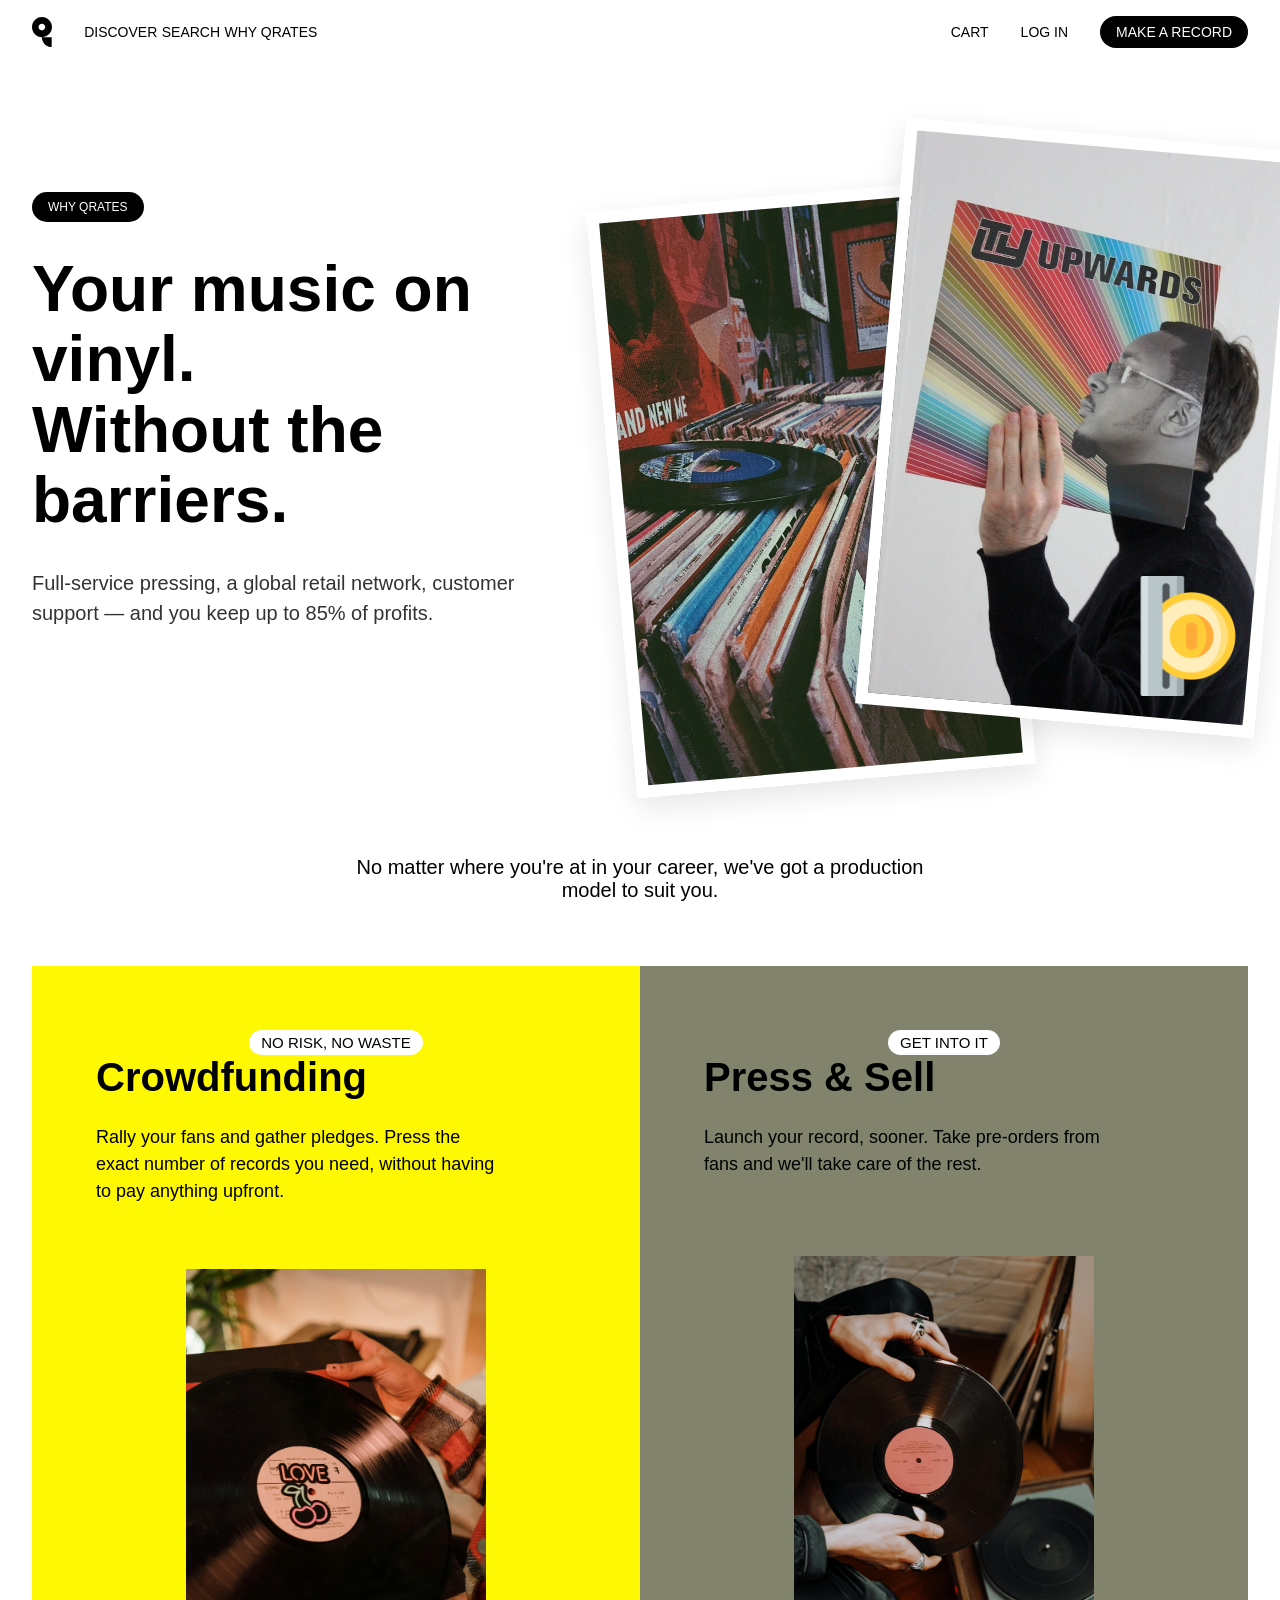
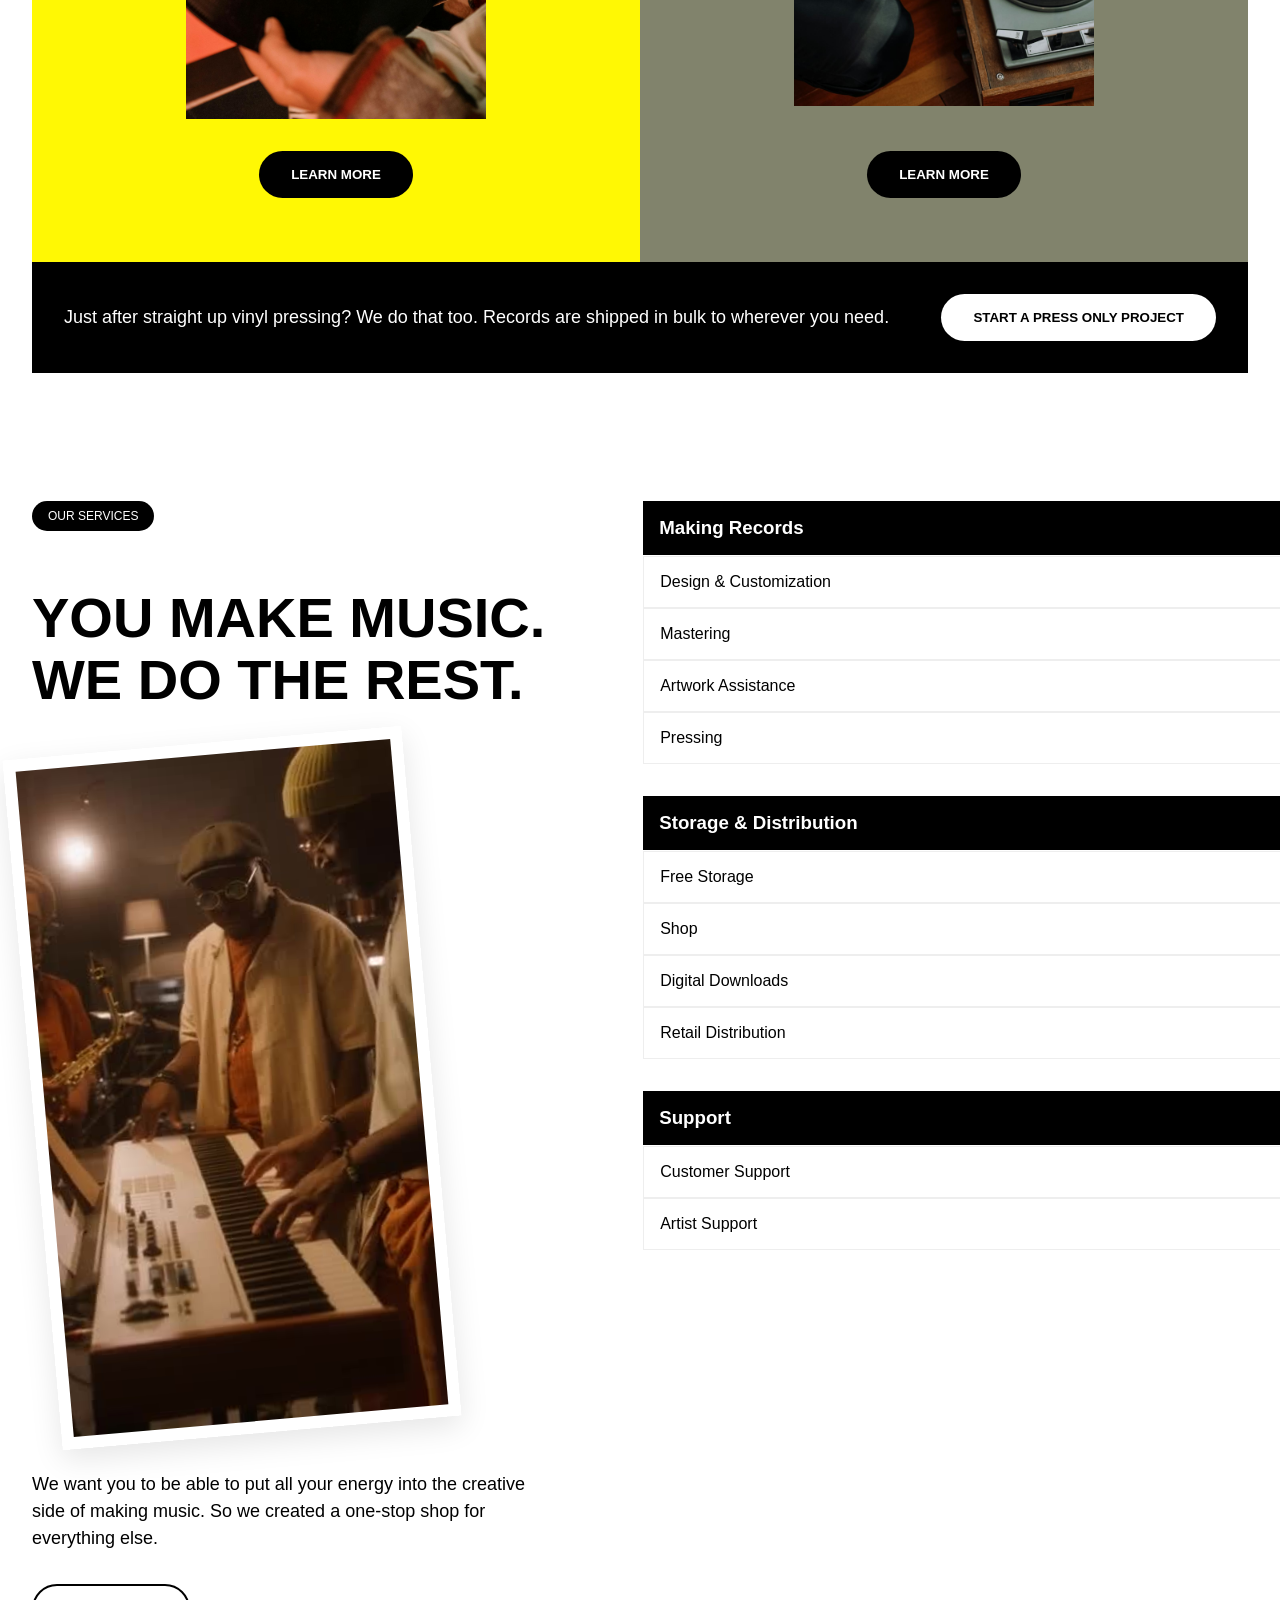
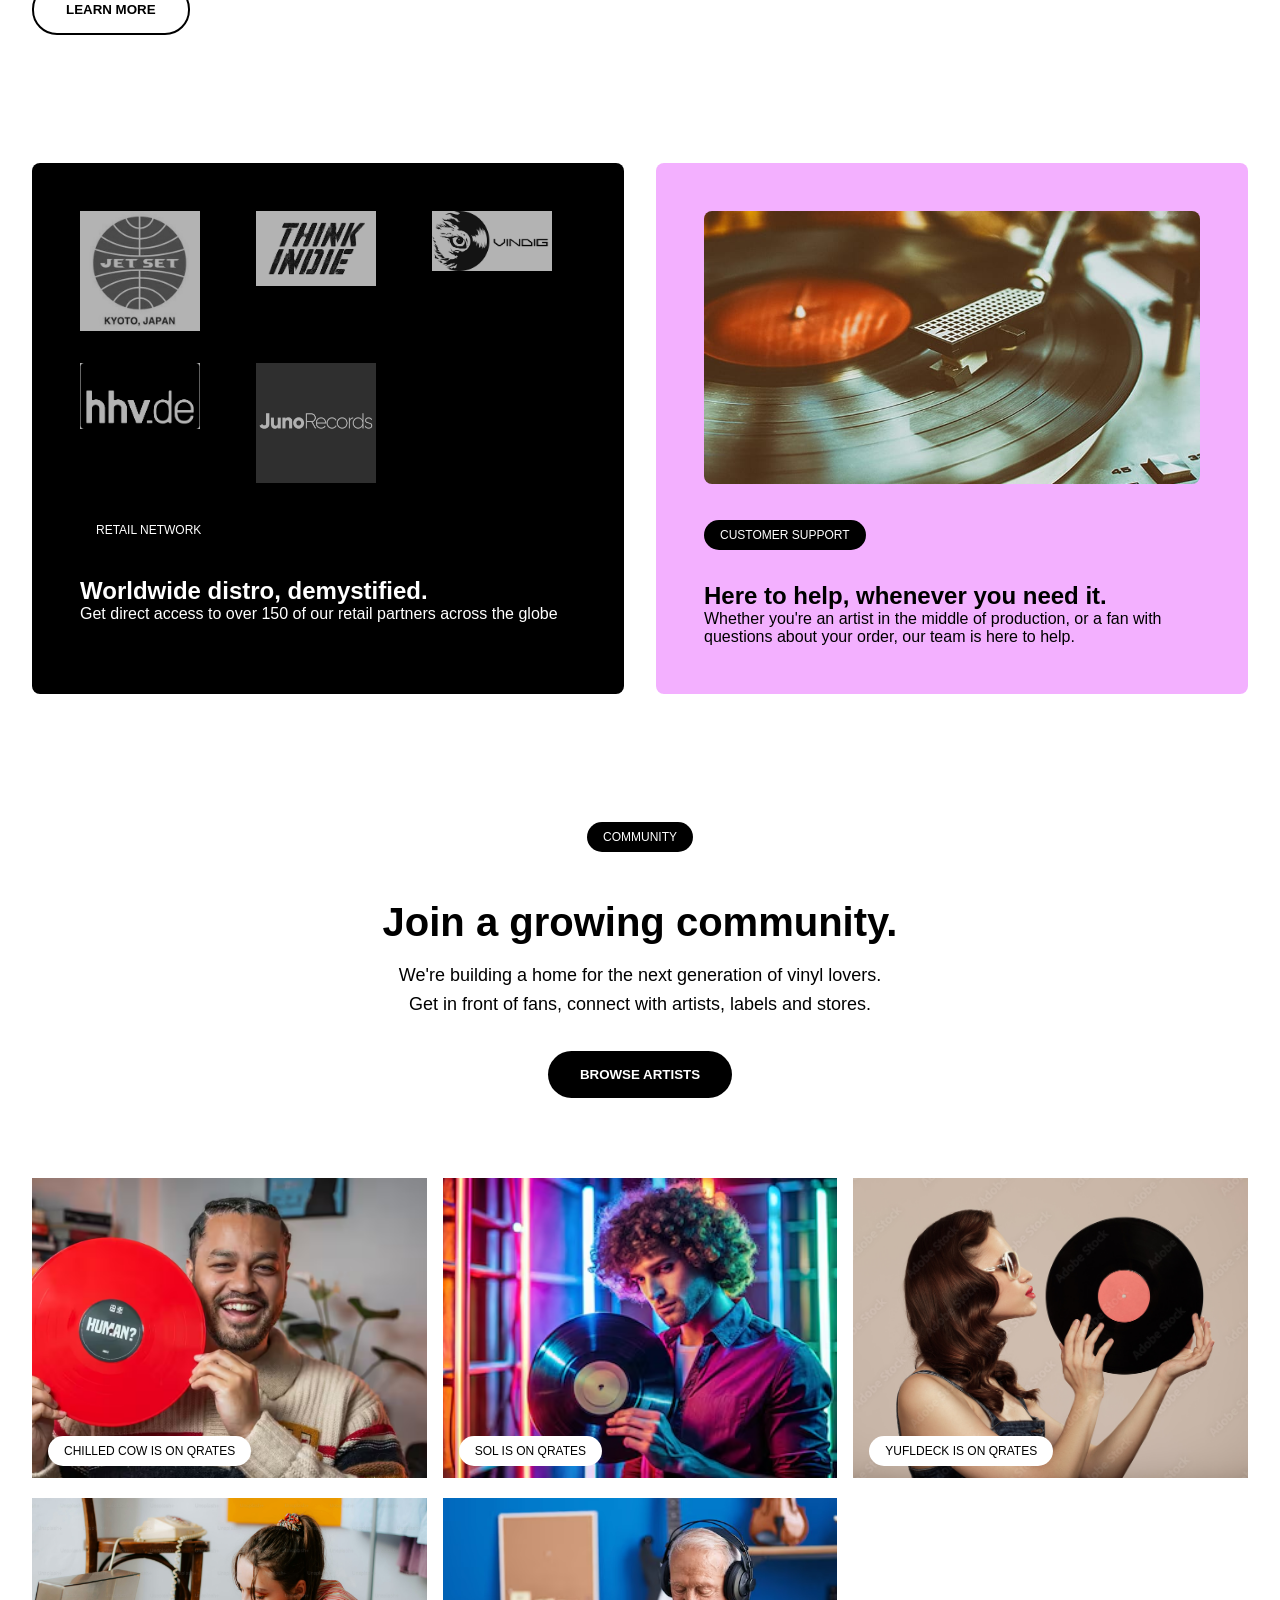
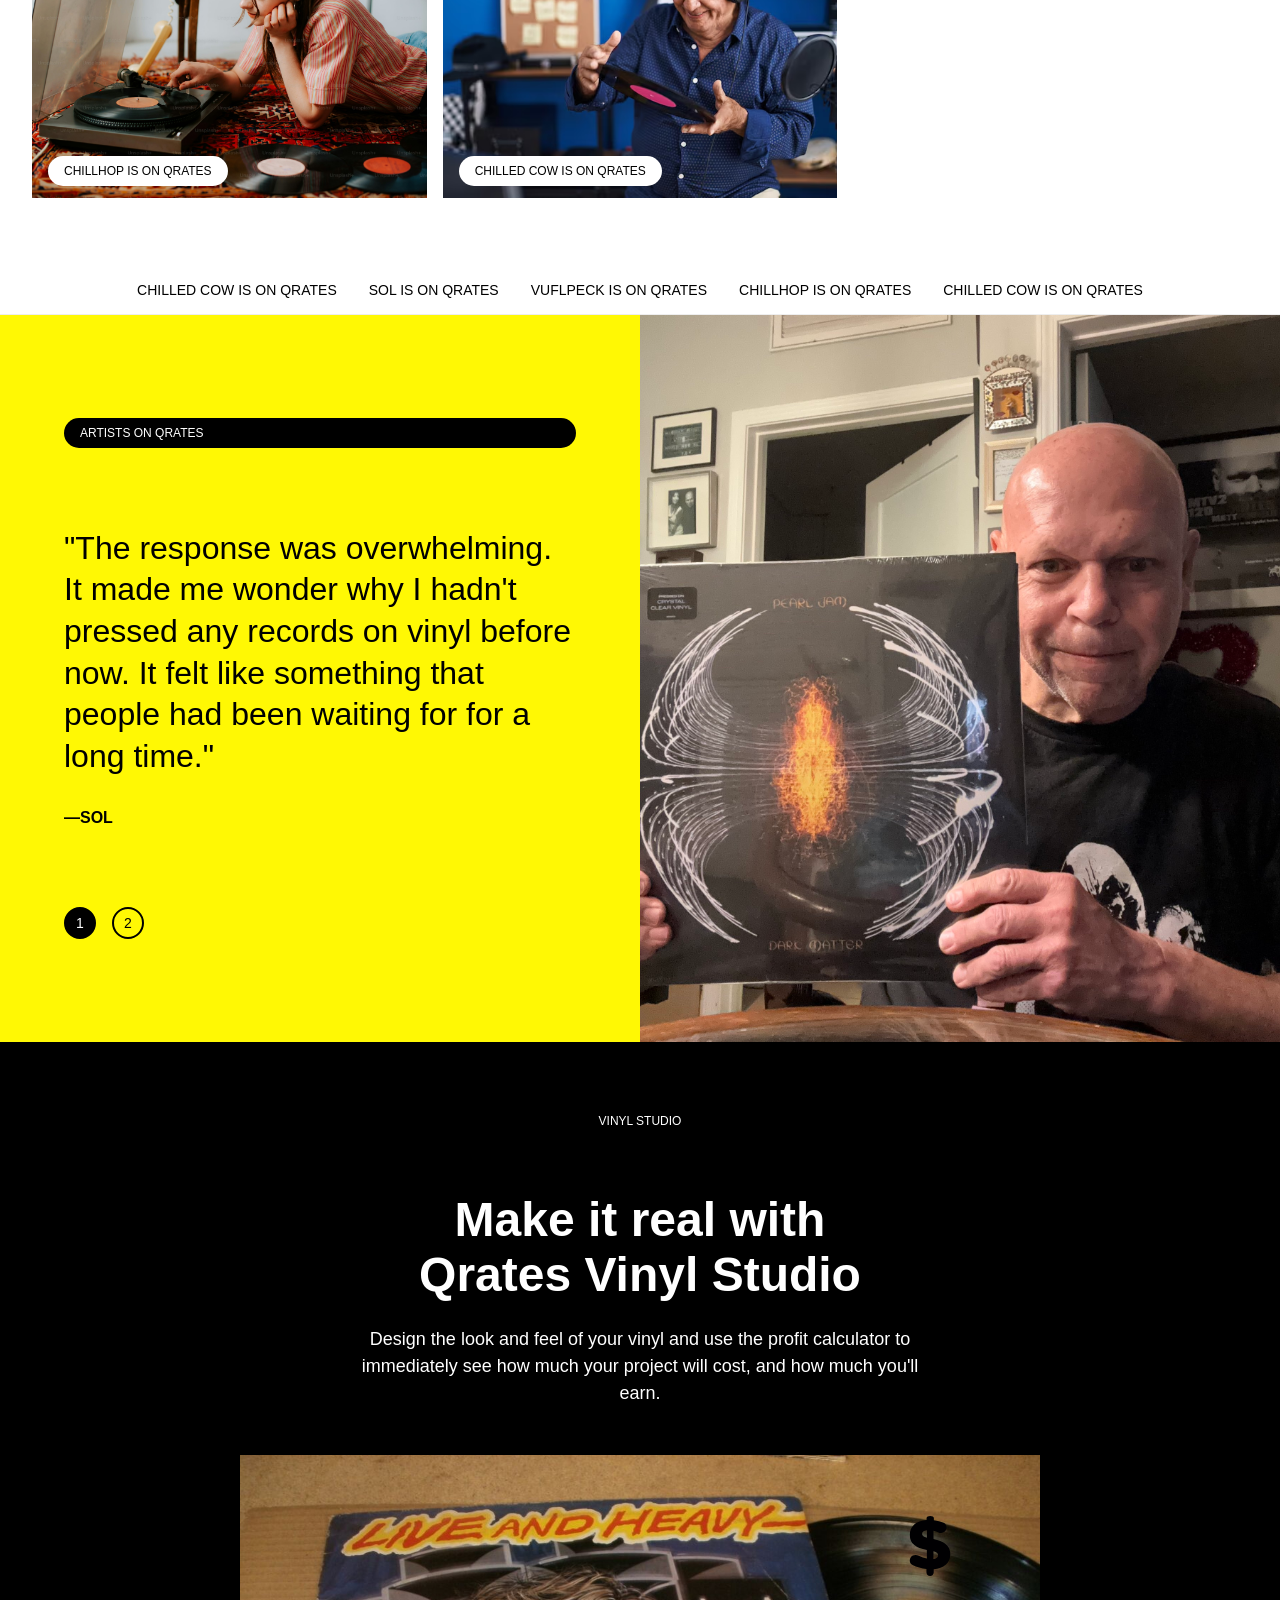
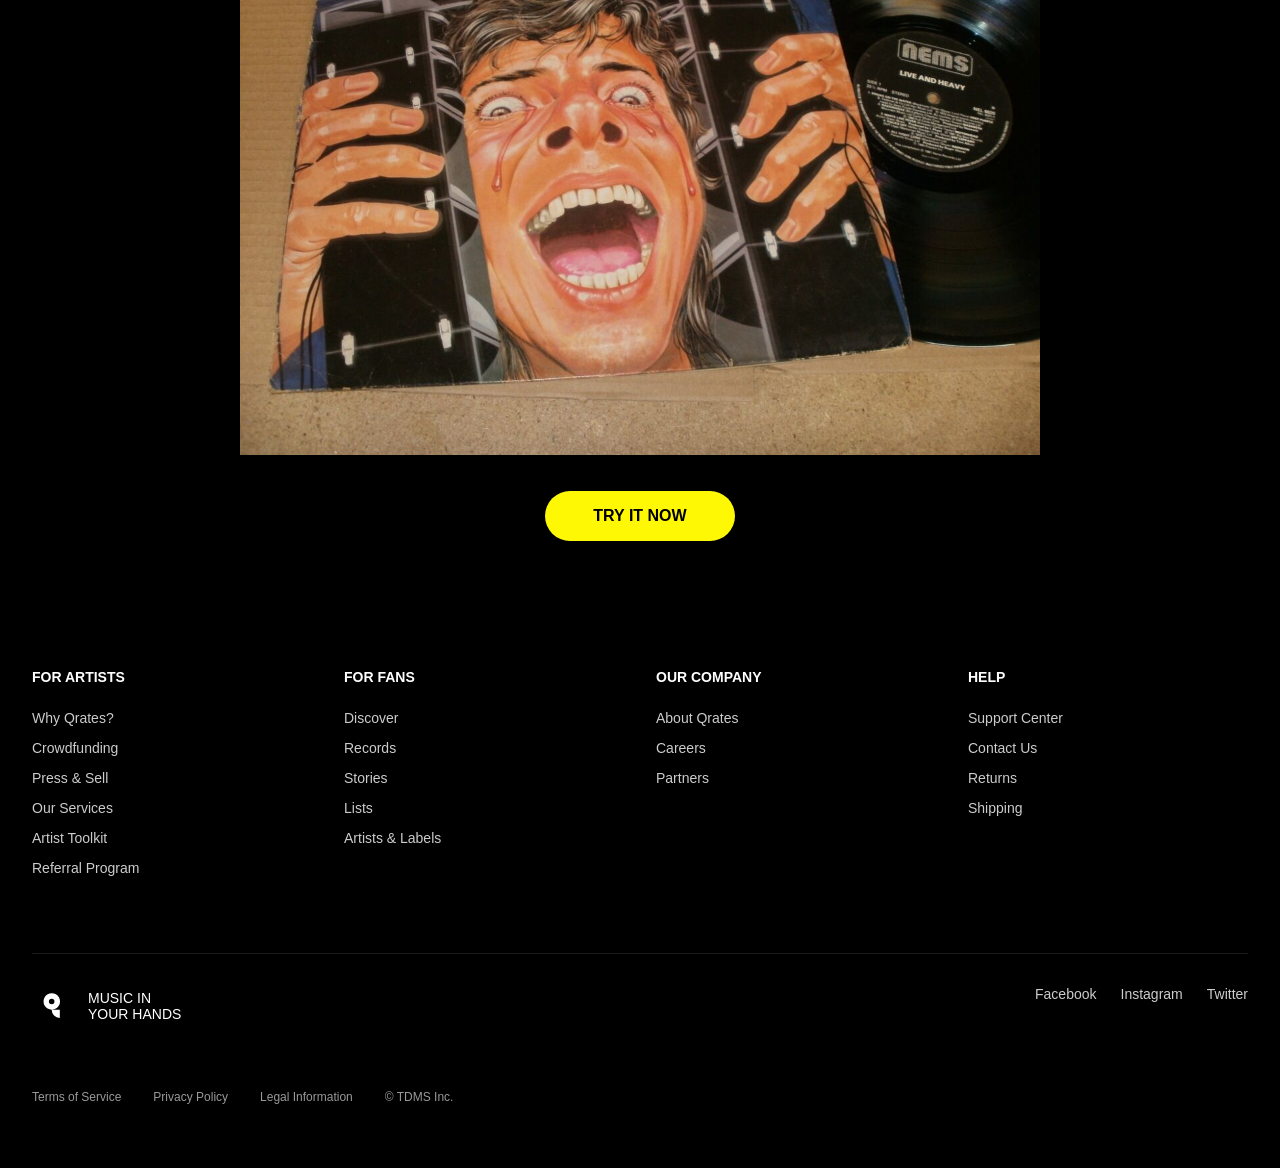
==== commit 0c0a8115: "Ajuste de botones" ====
--- a/index.html
+++ b/index.html
@@ -40,9 +40,8 @@
             </div>
         </div>
     </main>
-<!-- ... (código anterior del header y hero se mantiene igual) ... -->
-
-    <!-- Production Models Section -->
+
+    <!-- Production Models Seccion -->
     <section class="production-models">
         <p class="model-intro">No matter where you're at in your career, we've got a production model to suit you.</p>
         
@@ -74,7 +73,7 @@
         </div>
     </section>
 
-    <!-- Services Section -->
+    <!-- Services Seccion -->
 <section class="services">
     <div class="services-container">
         <div class="services-left">
@@ -143,7 +142,7 @@
     </div>
 </section>
 
-<!-- Distribution Section -->
+<!-- Distribution Seccion -->
 <section class="distribution">
     <div class="distribution-container">
         <div class="distro-box">
@@ -168,7 +167,7 @@
     </div>
 </section>
 
-<!-- Community Section -->
+<!-- Community Seccion -->
 <section class="community">
     <span class="tag">COMMUNITY</span>
     <h2>Join a growing community.</h2>
@@ -199,7 +198,7 @@
     </div>
 </section>
 
-<!-- Artist Navigation Bar -->
+<!-- Artist Nav Bar -->
 <div class="artist-nav">
     <a href="#" class="artist-link">CHILLED COW IS ON QRATES</a>
     <a href="#" class="artist-link">SOL IS ON QRATES</a>
@@ -208,7 +207,7 @@
     <a href="#" class="artist-link">CHILLED COW IS ON QRATES</a>
 </div>
 
-<!-- Artist Testimonials Section -->
+<!-- Artist Testimonials Seccion -->
 <section class="testimonials">
     <div class="testimonial-container">
         <div class="testimonial-content">
@@ -220,7 +219,6 @@
                     </blockquote>
                     <cite class="testimonial-author">—SOL</cite>
                 </div>
-                <!-- Más slides pueden ser agregados aquí -->
             </div>
             <div class="carousel-controls">
                 <button class="carousel-dot active">1</button>
@@ -233,7 +231,7 @@
     </div>
 </section>
 
-<!-- Vinyl Studio Section -->
+<!-- Vinyl Studio Seccion -->
 <section class="vinyl-studio">
     <span class="tag">VINYL STUDIO</span>
     <h2>Make it real with<br>Qrates Vinyl Studio</h2>
--- a/styles.css
+++ b/styles.css
@@ -59,9 +59,7 @@
     cursor: pointer;
 }
 
-/* ... (estilos anteriores se mantienen igual) ... */
-
-/* Hero Section */
+/* Hero Seccion */
 .hero {
     display: grid;
     grid-template-columns: 45% 55%;
@@ -152,7 +150,7 @@
     object-fit: contain;
 }
 
-/* Responsive Design */
+/* Diseño Responsive */
 @media (max-width: 1200px) {
     h1 {
         font-size: 3.5rem;
@@ -239,9 +237,8 @@
         width: 85%;
     }
 }
-/* ... (estilos anteriores se mantienen igual) ... */
-
-/* Production Models Section */
+
+/* Production Models Seccion */
 .production-models {
     padding: 4rem 2rem;
     max-width: 1400px;
@@ -275,9 +272,26 @@
     background-color: #FFF804;
 }
 
+.crowdfunding .model-tag {
+    color: black;
+    display: block;
+    margin: 0 auto;
+    font-size: 15px;
+}
+
+.crowdfunding .learn-more{
+    display: block;
+    margin: 0 auto;
+}
+
+.press-sell .learn-more {
+    display: block;
+    margin: 0 auto;
+}
+
 .press-sell {
     background-color: #81836C;
-    color: white;
+    color: black;
 }
 
 .model-tag {
@@ -291,7 +305,10 @@
 }
 
 .press-sell .model-tag {
-    color: #81836C;
+    color: black;
+    display: block;
+    margin: 0 auto;
+    font-size: 15px;
 }
 
 .model h2 {
@@ -356,7 +373,7 @@
     white-space: nowrap;
 }
 
-/* Responsive adjustments */
+/* Responsive ajustes */
 @media (max-width: 1024px) {
     .models-container {
         grid-template-columns: 1fr;
@@ -406,14 +423,14 @@
 }
 
 
-/* Responsive adjustments */
+/* Responsive ajustes */
 @media (max-width: 768px) {
     .model-illustration {
         max-width: 200px;
     }
 }
 
-/* Services Section Styles */
+/* Services Seccion Styles */
 .services {
     padding: 4rem 2rem;
     max-width: 1400px;
@@ -497,7 +514,7 @@
     color: #666;
 }
 
-/* Responsive Design */
+/* Diseño Responsive */
 @media (max-width: 1024px) {
     .services-container {
         grid-template-columns: 1fr;
@@ -523,7 +540,7 @@
     }
 }
 
-/* Distribution Section */
+/* Distribution Seccion */
 .distribution {
     padding: 4rem 2rem;
     max-width: 1400px;
@@ -575,7 +592,7 @@
     margin-bottom: 2rem;
 }
 
-/* Community Section */
+/* Community Seccion */
 .community {
     padding: 4rem 2rem;
     max-width: 1400px;
@@ -639,7 +656,7 @@
     font-weight: 500;
 }
 
-/* Responsive Design */
+/* Diseño Responsive */
 @media (max-width: 1024px) {
     .distribution-container {
         grid-template-columns: 1fr;
@@ -664,7 +681,7 @@
     }
 }
 
-/* Artist Navigation Bar */
+/* Artist Nav Bar */
 .artist-nav {
     display: flex;
     justify-content: center;
@@ -687,7 +704,7 @@
     opacity: 0.7;
 }
 
-/* Testimonials Section */
+/* Testimonials Seccion */
 .testimonials {
     padding: 0;
     max-width: 1400px;
@@ -762,7 +779,7 @@
     object-fit: cover;
 }
 
-/* Responsive Design */
+/* Diseño Responsive */
 @media (max-width: 1024px) {
     .testimonial-container {
         grid-template-columns: 1fr;
@@ -787,7 +804,7 @@
     }
 }
 
-/* Vinyl Studio Section */
+/* Vinyl Studio Seccion */
 .vinyl-studio {
     background-color: var(--black);
     color: var(--white);
@@ -940,7 +957,7 @@
     text-decoration: none;
 }
 
-/* Responsive Design */
+/* Diseño Responsive */
 @media (max-width: 1024px) {
     .footer-columns {
         grid-template-columns: repeat(2, 1fr);
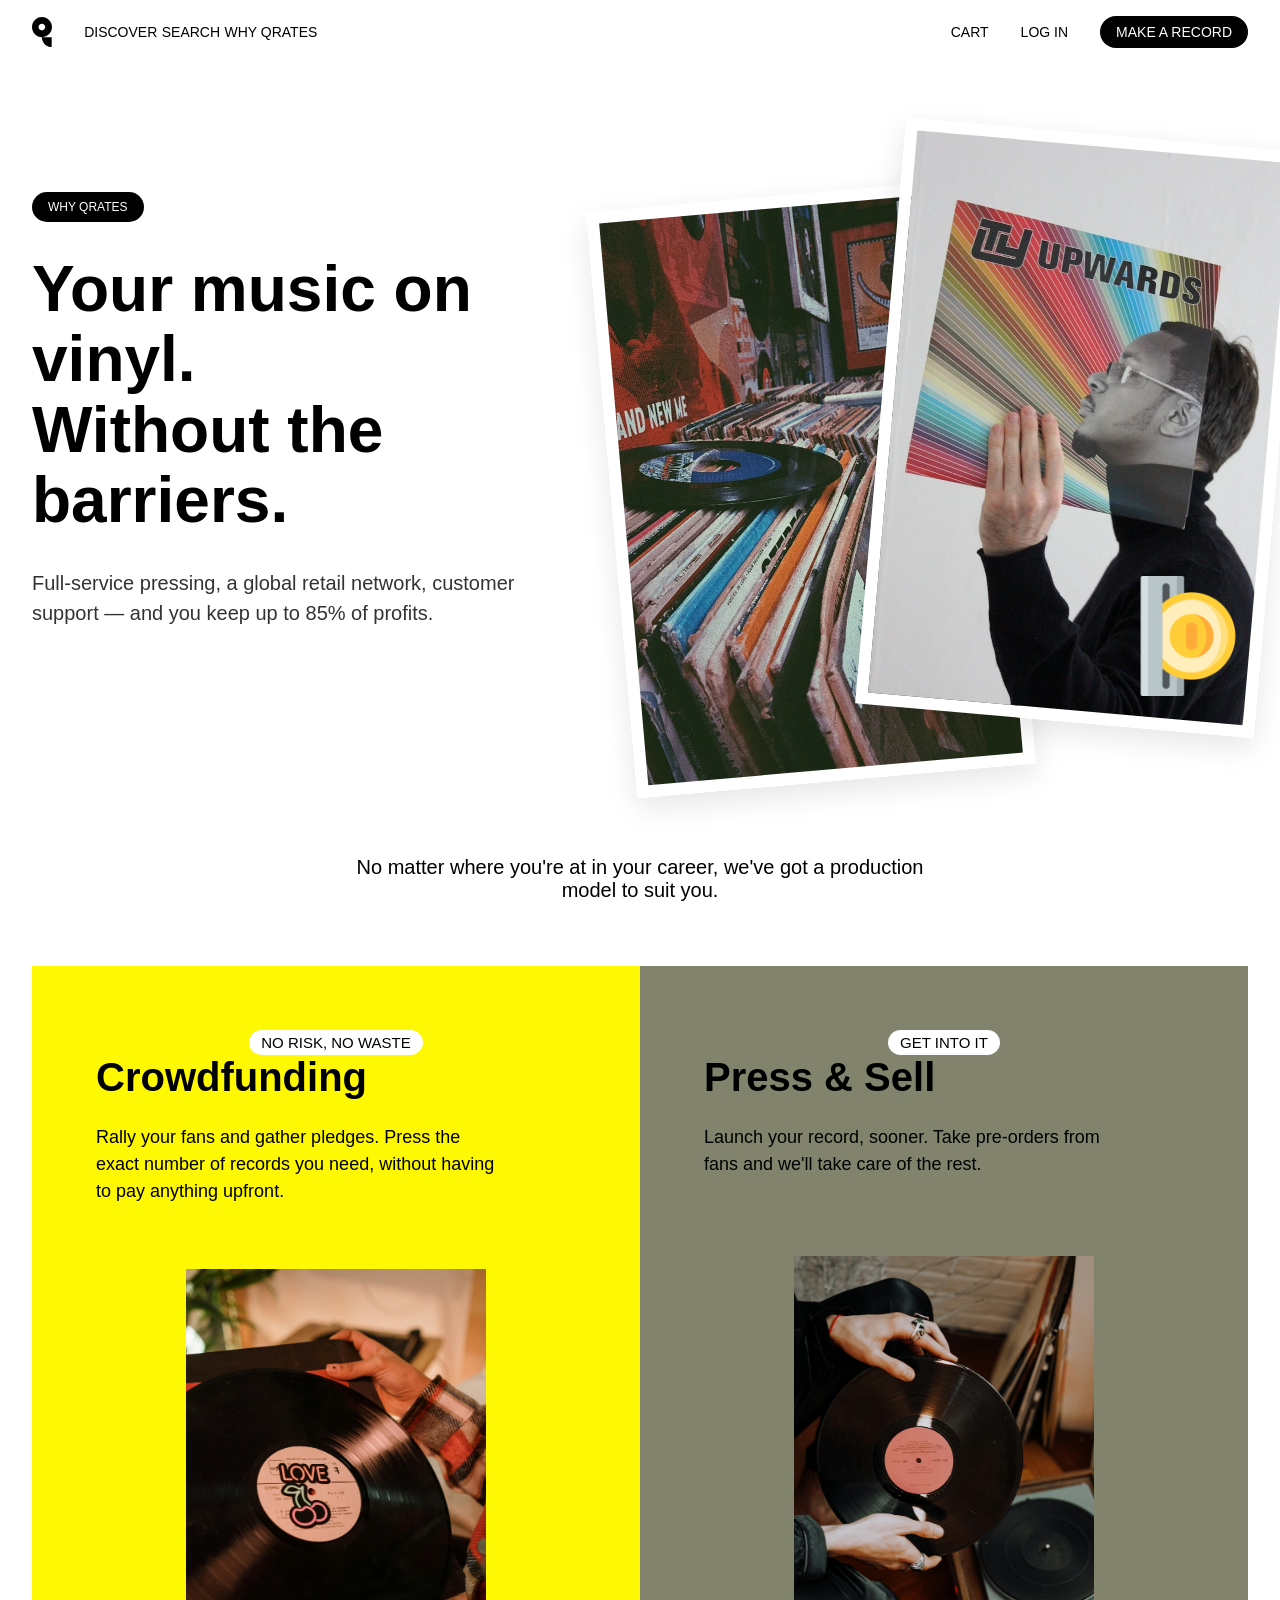
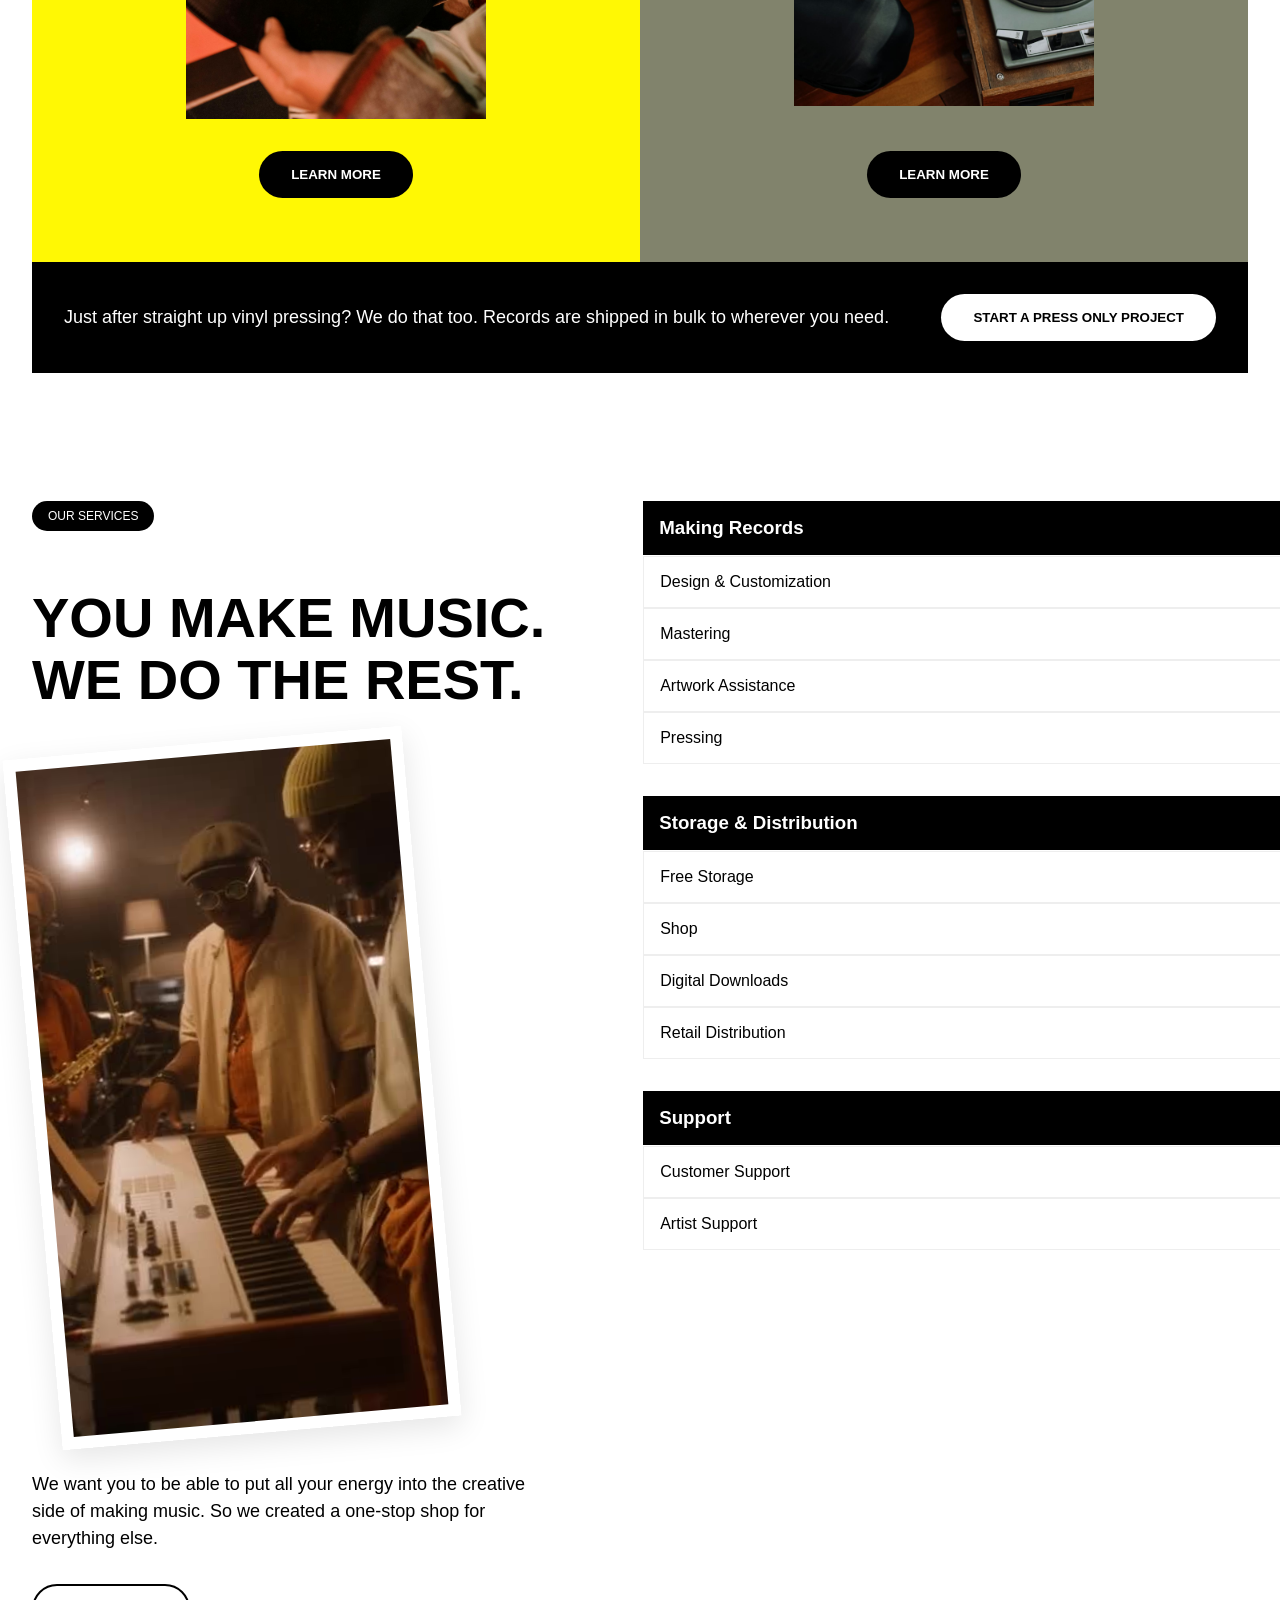
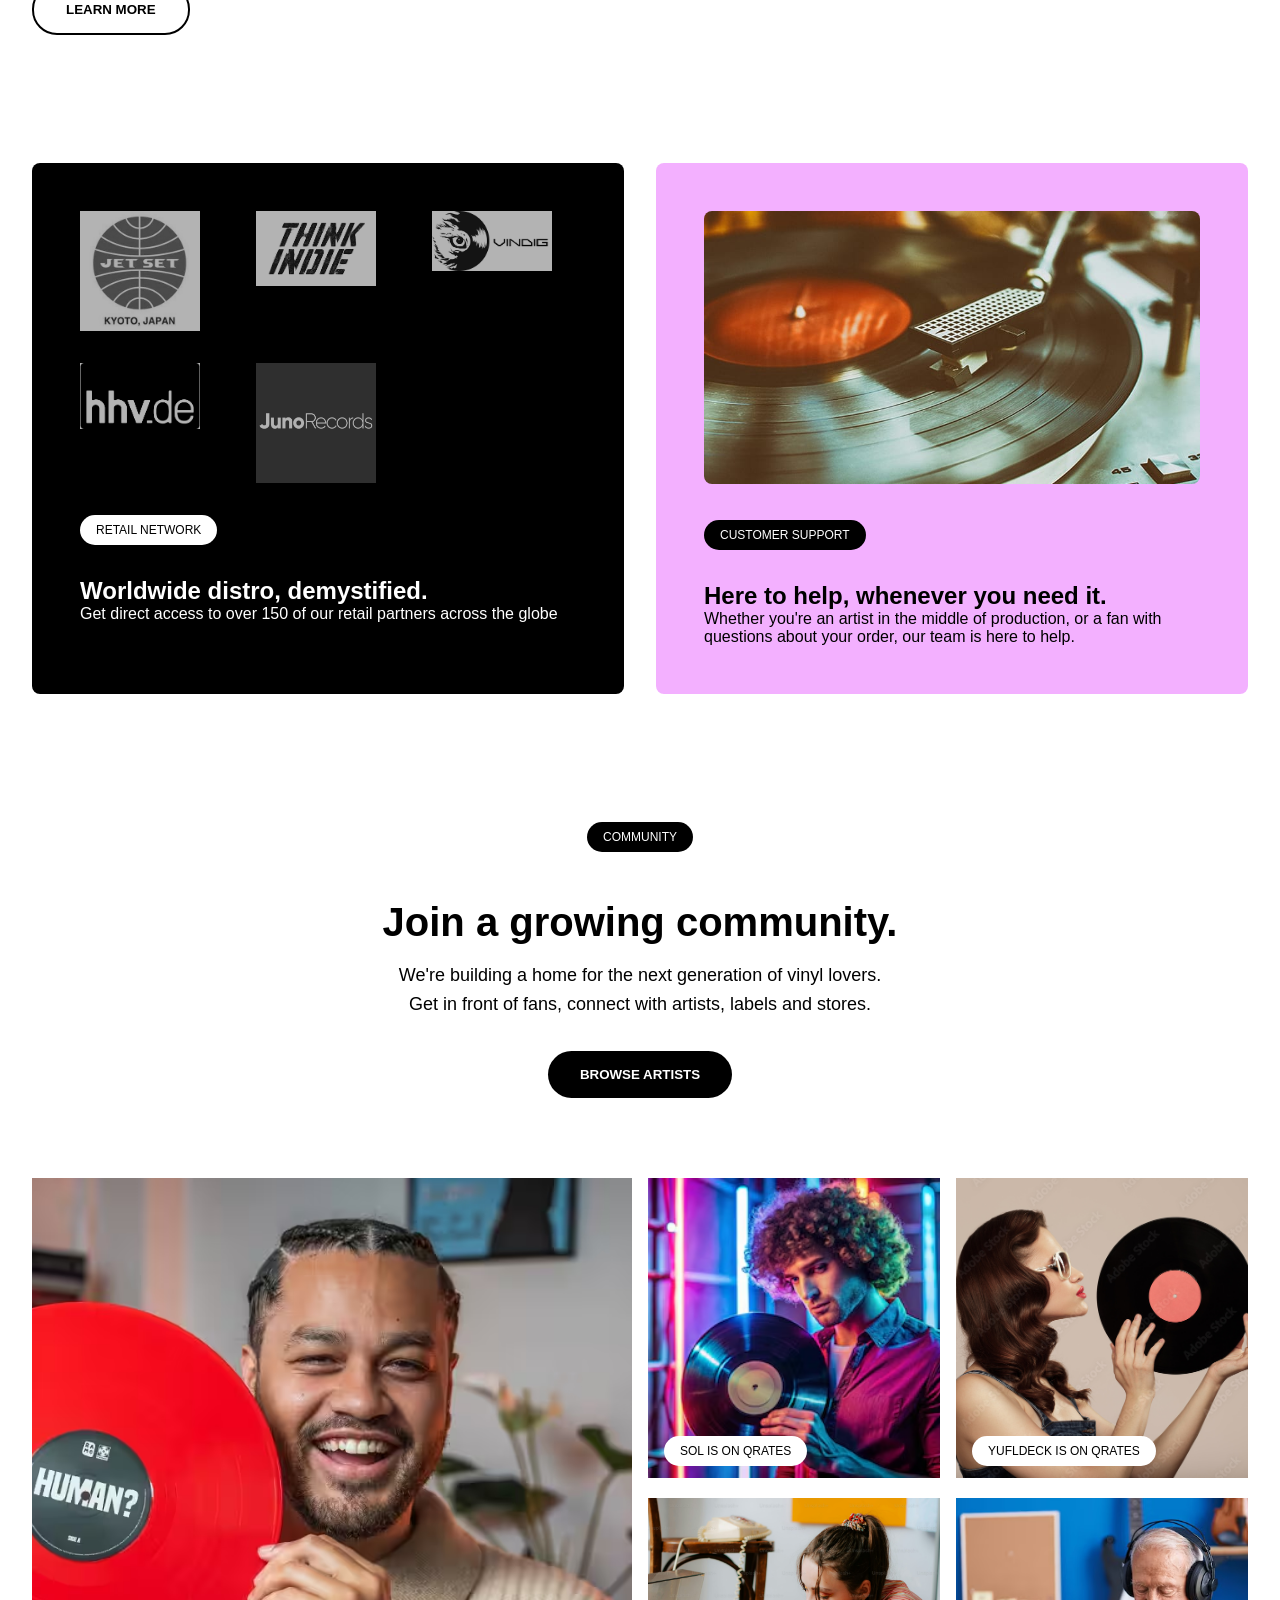
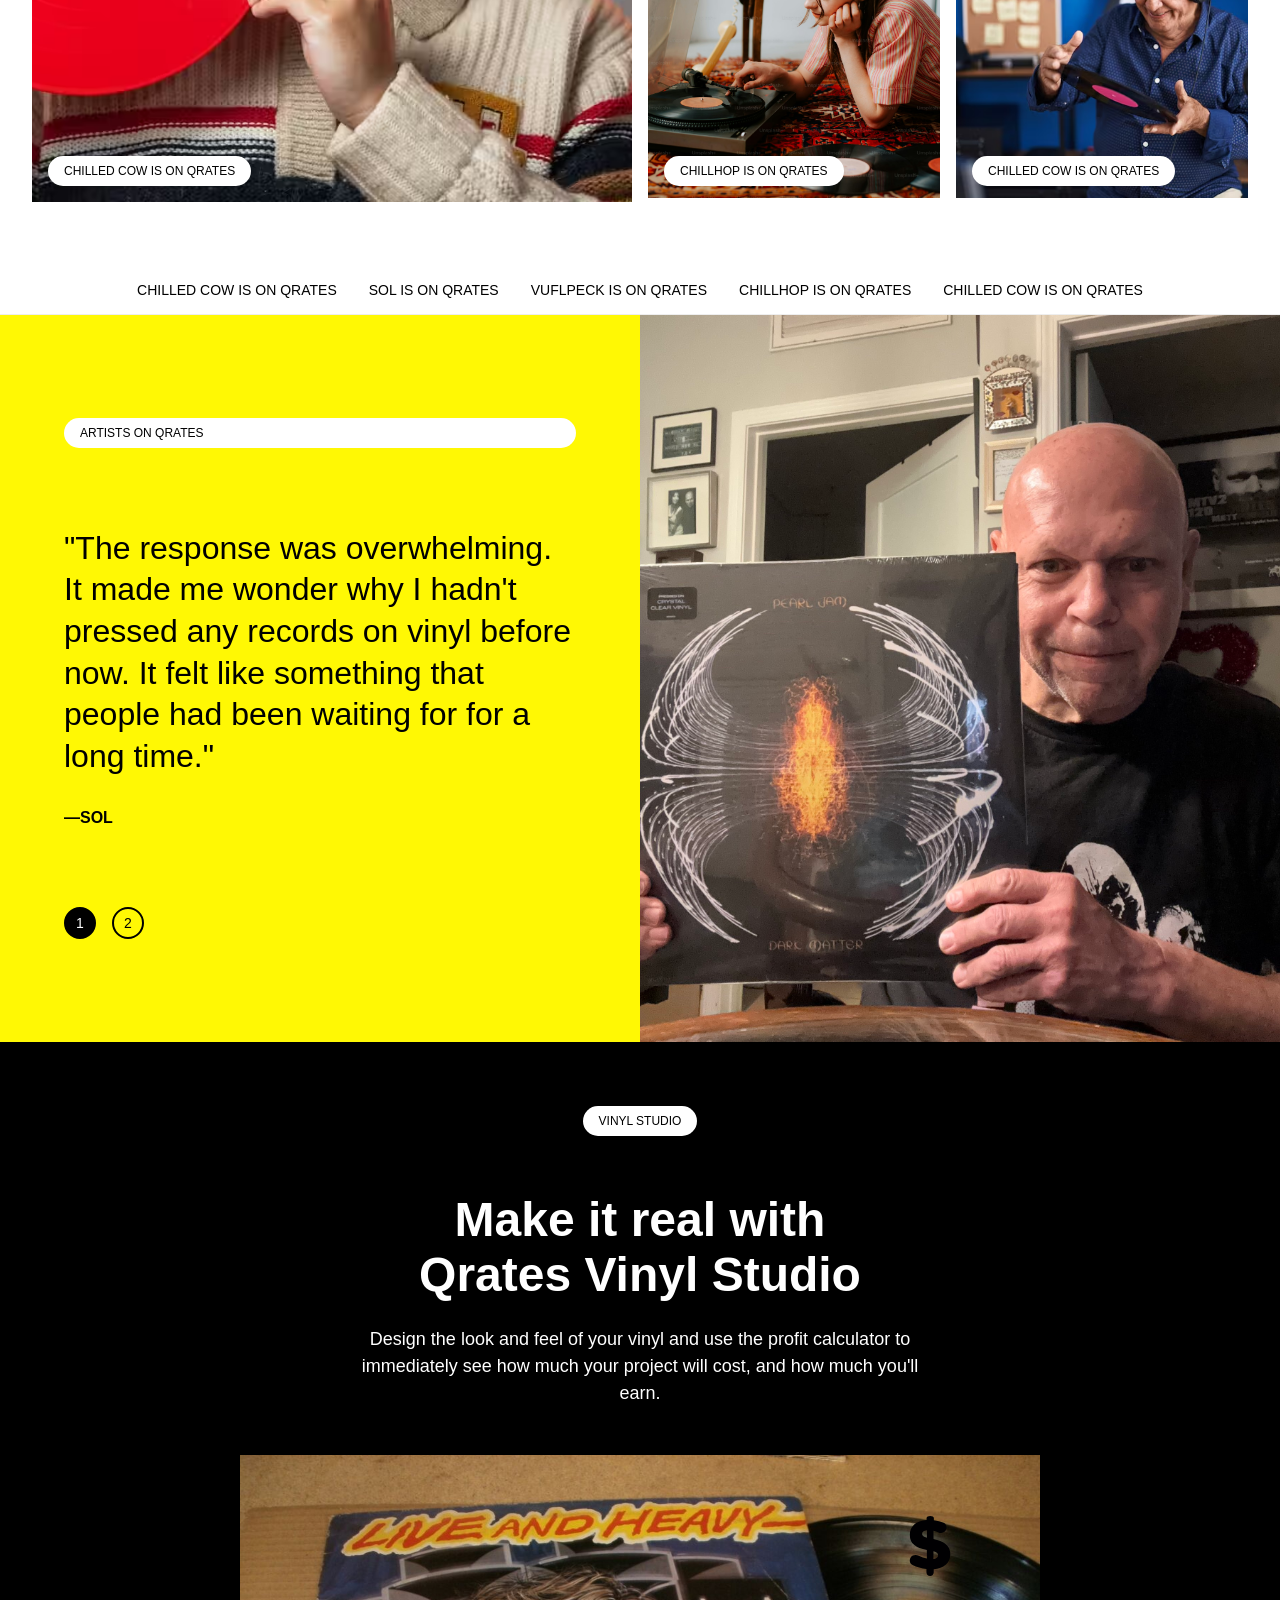
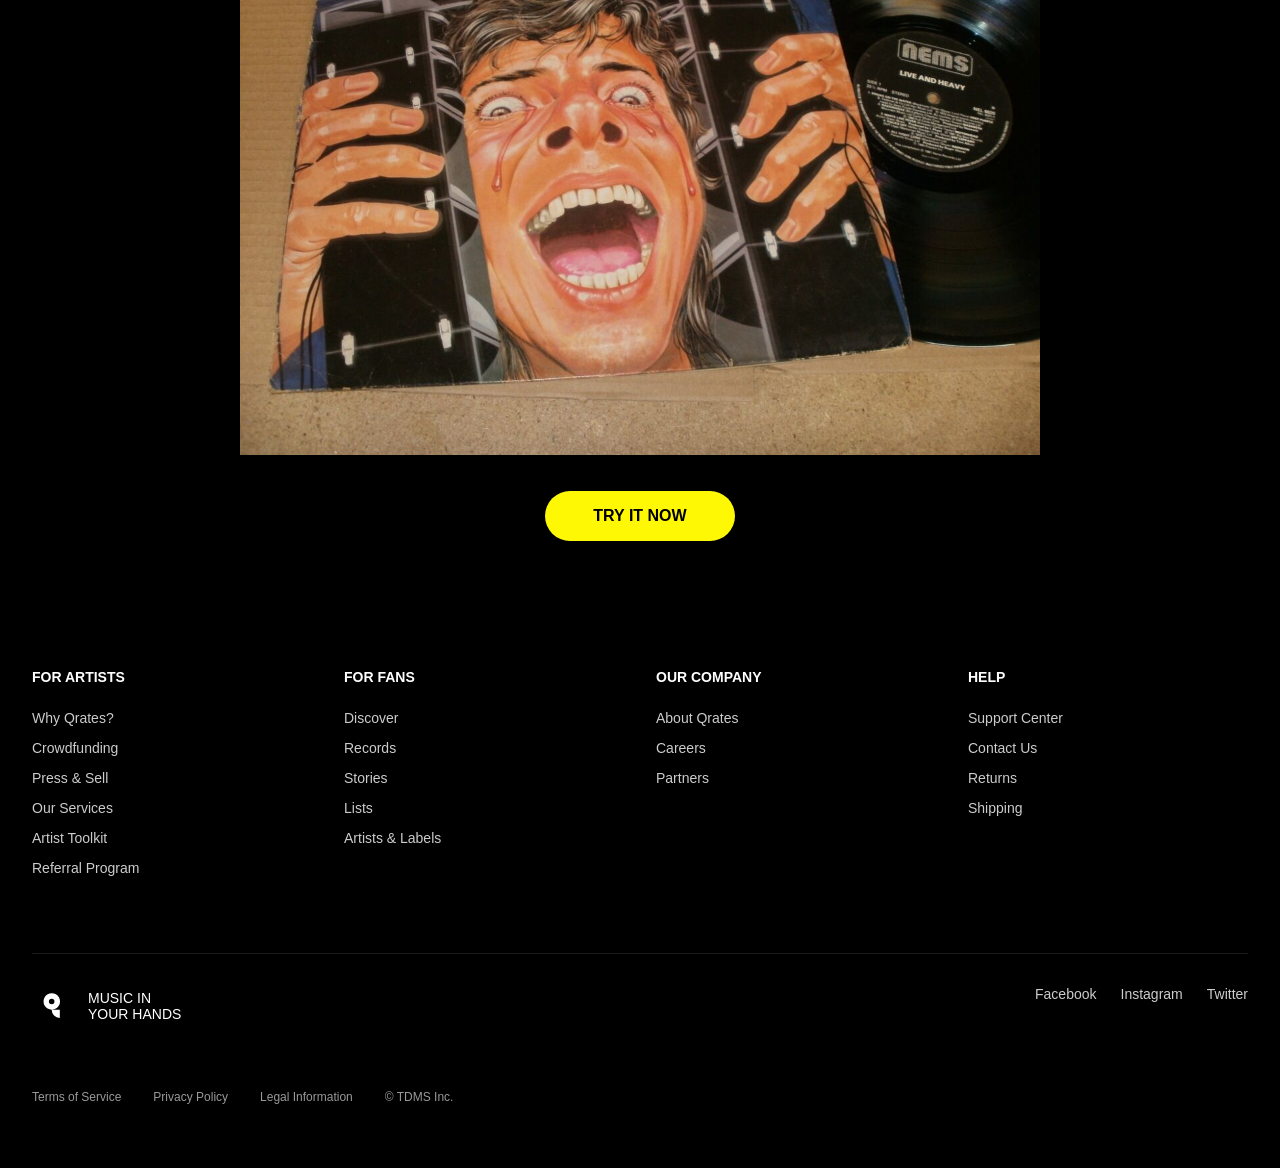
==== commit bb88bd43: "Arreglo de imagenes" ====
--- a/index.html
+++ b/index.html
@@ -175,23 +175,23 @@
     <button class="browse-btn">BROWSE ARTISTS</button>
     
     <div class="artist-grid">
-        <div class="artist-item">
+        <div class="artist-item1">
             <img src="./img/artist1.jpg" alt="Chilled Cow" class="artist-image">
             <span class="artist-tag">CHILLED COW IS ON QRATES</span>
         </div>
-        <div class="artist-item">
+        <div class="artist-item2">
             <img src="./img/artist2.jpg" alt="Sol" class="artist-image">
             <span class="artist-tag">SOL IS ON QRATES</span>
         </div>
-        <div class="artist-item">
+        <div class="artist-item3">
             <img src="./img/artist3.jpg" alt="Yufldeck" class="artist-image">
             <span class="artist-tag">YUFLDECK IS ON QRATES</span>
         </div>
-        <div class="artist-item">
+        <div class="artist-item4">
             <img src="./img/artist4.jpg" alt="Chillhop" class="artist-image">
             <span class="artist-tag">CHILLHOP IS ON QRATES</span>
         </div>
-        <div class="artist-item">
+        <div class="artist-item5">
             <img src="./img/artist5.jpg" alt="Chilled Cow" class="artist-image">
             <span class="artist-tag">CHILLED COW IS ON QRATES</span>
         </div>
--- a/styles.css
+++ b/styles.css
@@ -81,6 +81,17 @@
     padding: 0.5rem 1rem;
     background-color: var(--black);
     color: var(--white);
+    font-size: 0.75rem;
+    border-radius: 20px;
+    margin-bottom: 2rem;
+    font-weight: 500;
+}
+
+.distro-box .tag {
+    display: inline-block;
+    padding: 0.5rem 1rem;
+    background-color: var(--white);
+    color: var(--black);
     font-size: 0.75rem;
     border-radius: 20px;
     margin-bottom: 2rem;
@@ -624,15 +635,59 @@
 
 .artist-grid {
     display: grid;
-    grid-template-columns: repeat(3, 1fr);
+    grid-template-columns: repeat(4, 1fr);
+    grid-template-rows: repeat(2, 1fr);
+    grid-column-gap: 0px;
+    grid-row-gap: 0px;    
     gap: 1rem;
     margin-top: 2rem;
 }
 
+.artist-item1 { 
+    grid-area: 1 / 1 / 3 / 3;
+    width: 100%;
+    height: 100%;
+    position: relative;
+}
+
+.artist-item1 img {
+    width: 100%;
+    height: 100%;
+    object-fit: cover;
+    position: absolute;
+    top: 0;
+    left: 0;
+}
+
+.artist-item2 { 
+    grid-area: 1 / 3 / 2 / 4; 
+    position: relative;
+    overflow: hidden;
+}
+
+.artist-item3 { 
+    grid-area: 1 / 4 / 2 / 5; 
+    position: relative;
+    overflow: hidden;
+}
+
+.artist-item4 { 
+    grid-area: 2 / 3 / 3 / 4; 
+    position: relative;
+    overflow: hidden;
+}
+
+.artist-item5 { 
+    grid-area: 2 / 4 / 3 / 5; 
+    position: relative;
+    overflow: hidden;
+}
+
+/* 
 .artist-item {
     position: relative;
     overflow: hidden;
-}
+} */
 
 .artist-image {
     width: 100%;
@@ -724,6 +779,17 @@
     justify-content: center;
 }
 
+.testimonial-content .tag {
+    display: inline-block;
+    padding: 0.5rem 1rem;
+    background-color: var(--white);
+    color: var(--black);
+    font-size: 0.75rem;
+    border-radius: 20px;
+    margin-bottom: 2rem;
+    font-weight: 500;
+}
+
 .testimonial-carousel {
     margin: 3rem 0;
 }
@@ -815,6 +881,17 @@
 .vinyl-studio h2 {
     font-size: 3rem;
     margin: 1.5rem 0;
+}
+
+.vinyl-studio .tag {
+    display: inline-block;
+    padding: 0.5rem 1rem;
+    background-color: var(--white);
+    color: var(--black);
+    font-size: 0.75rem;
+    border-radius: 20px;
+    margin-bottom: 2rem;
+    font-weight: 500;
 }
 
 .studio-description {
